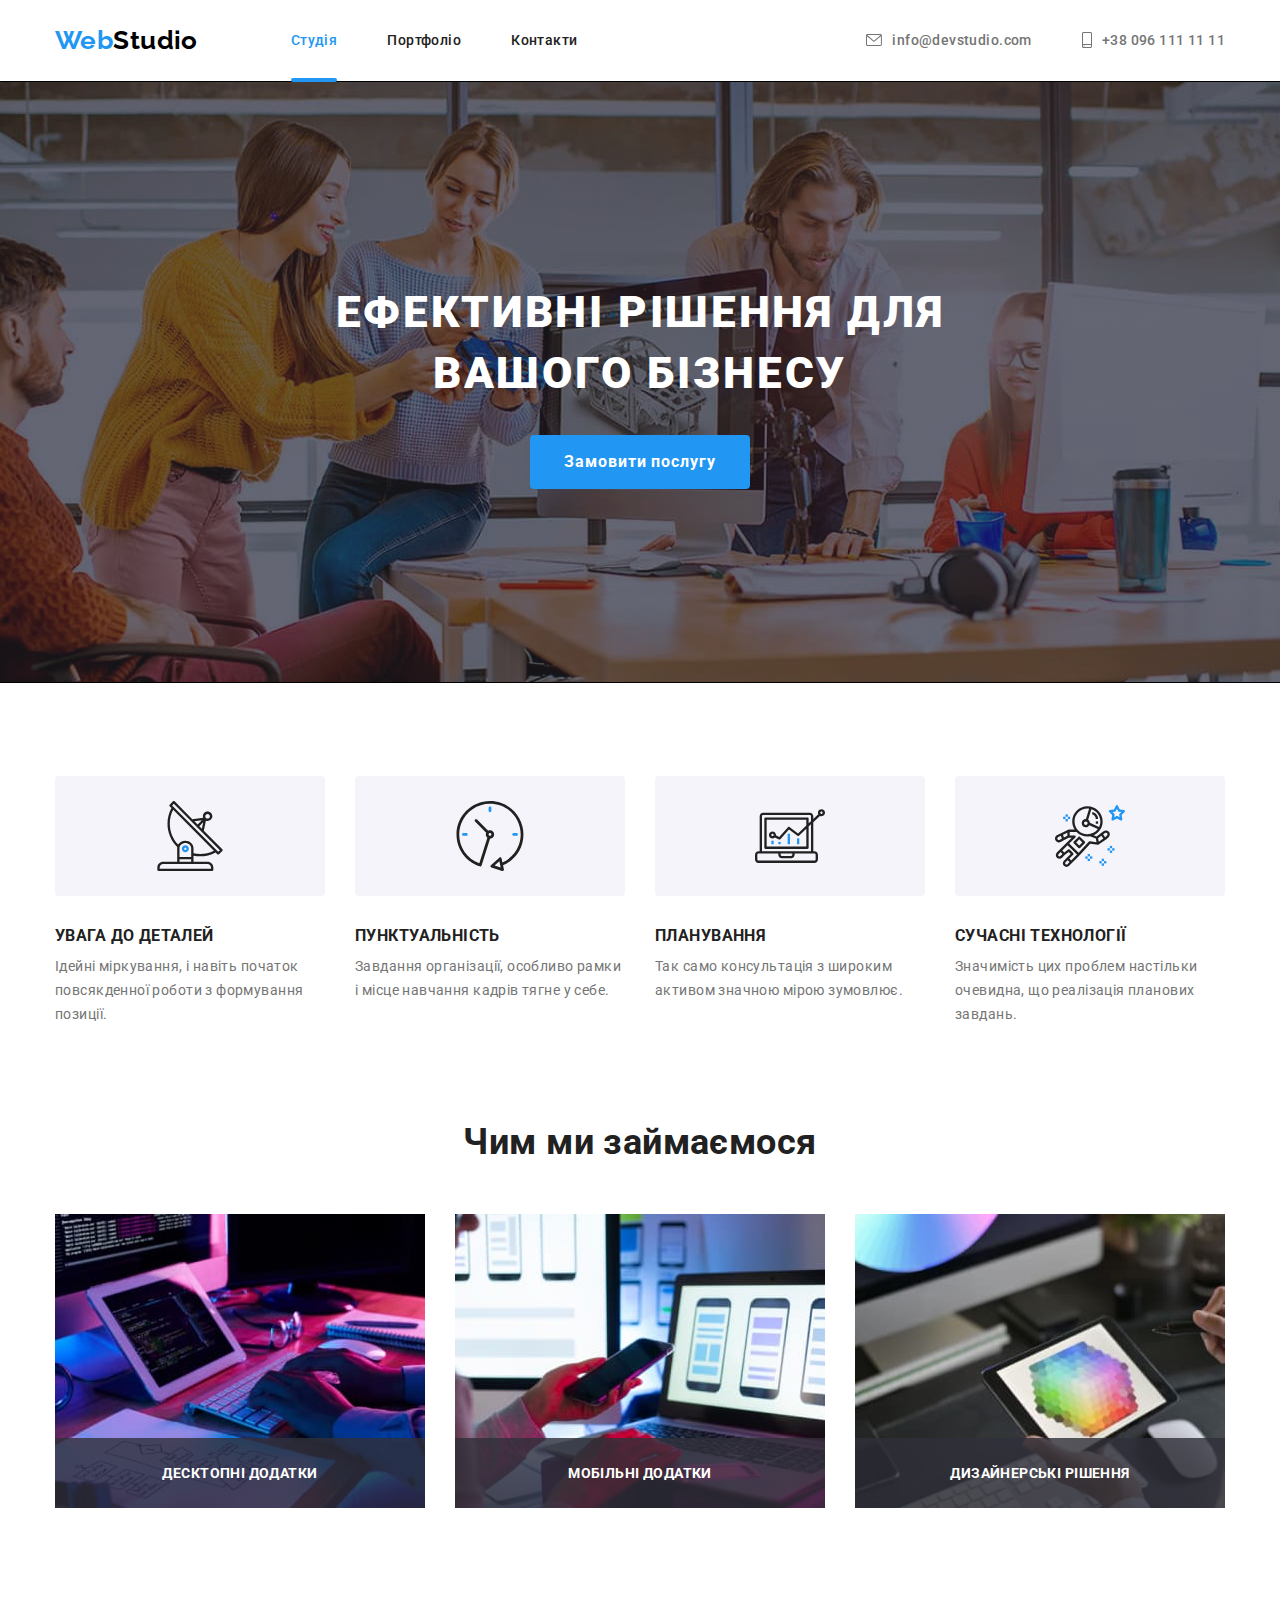
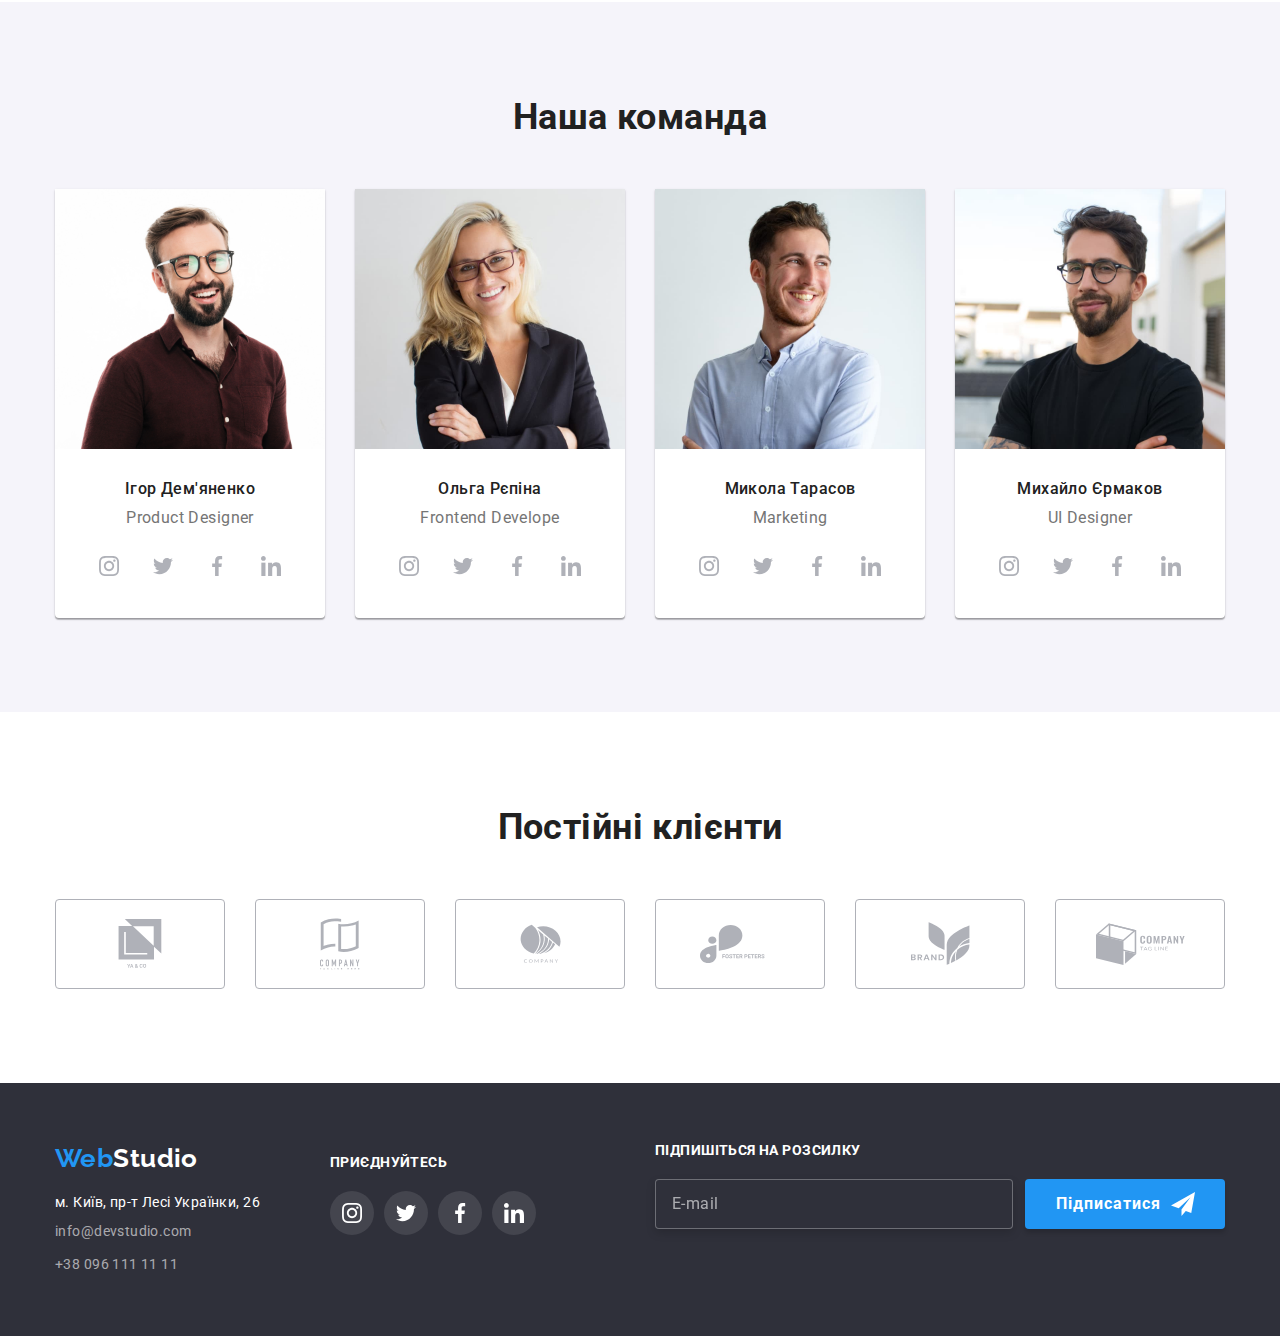
==== index.html @ 38847d5a "HW7" ====
<!DOCTYPE html>
<html lang="uk">
<head>
    <meta charset="UTF-8">
    <meta http-equiv="X-UA-Compatible" content="IE=edge">
    <meta name="viewport" content="width=device-width, initial-scale=1.0">
    <title>Студія</title>
    <link rel="stylesheet"  href="https://cdnjs.cloudflare.com/ajax/libs/modern-normalize/1.0.0/modern-normalize.min.css"/>
    <link href="https://fonts.googleapis.com/css2?family=Raleway:wght@700&family=Roboto:wght@400;500;700;900&display=swap" rel="stylesheet">
    
    <link rel="stylesheet" href="./css/styles.css">
    <link rel="stylesheet" href="./sass/main.scss">
</head>
<body>
    <header>
        <div class="container wrapper">
          
<!-- Навігація -->
                <nav class="menu">
                    <a href="./index.html" class="logo link"><span class="logo-blue link-logo">Web</span><span
                        class="logo-black">Studio</span></a> 
                <ul class="list list-flex">
                    <li class="item"><a href="./index.html" class="link link-current current link-nav">Студія</a></li>
                    <li class="item"> <a href="./portfolio.html" class="menu-nav link link-nav">Портфоліо</a></li>
                    <li class="item"> <a href="./" class="menu-nav link link-nav">Контакти</a></li>
<!-- Контакти  -->
                </ul>
                </nav>
            <ul class="list  list-flex">
                <li>
                    <a href="mailto:info@devstudio.com" class="menu-contact link link-nav">
                        <svg class="menu-icons" width="16" height="12">
                  <use href="./images/icons.svg.svg#icon-envelope"></use>
                </svg>info@devstudio.com</a>
                </li>
                <li>
                 <a href="tel:+380961111111" class="menu-contact link link-nav">
                <svg class="menu-icons" width="10" height="16">
                  <use href="./images/icons.svg.svg#icon-smartphone"></use>
                </svg> +38 096 111 11 11</a>
                </li>
                </ul>
        </div>
    </header>        
<!-- Герой -->
    <main>
        <section class="hero">
            <div class="container">
                <div class="hero-container">
                    <h1 class="hero-title">Ефективні рішення для вашого бізнесу</h1>
                    <button type="button" class="hero-button hero-btn" data-modal-open>Замовити послугу</button>
                </div>
            </div>
        </section>
        <section class="section section-features">
<!-- Особливості -->
            <div class="container">
                <h2 class="section-title visually-hidden" > Особливості </h2>
            <ul class="list features-list">
                <li>
                    <div class="features-icon">
                <svg width="70" height="70">
                  <use href="./images/icons.svg.svg#icon-antenna-1-2"></use>
                </svg>
              </div>
                    <h3 class="section-title list-title">УВАГА ДО ДЕТАЛЕЙ</h3>
                    <p class="list-text">Ідейні міркування, і навіть початок повсякденної роботи з формування позиції. </p>
                </li>
                
                <li>
                    <div class="features-icon">
                <svg width="70" height="70">
                  <use href="./images/icons.svg.svg#icon-clock-1"></use>
                </svg>
              </div>
                    <h3 class="section-title list-title">ПУНКТУАЛЬНІСТЬ</h3>
                    <p class="list-text">Завдання організації, особливо рамки і місце навчання кадрів тягне у себе.</p>
                </li>
                
                <li>
                    <div class="features-icon">
                <svg width="70" height="70">
                  <use href="./images/icons.svg.svg#icon-diagram-1"></use>
                </svg>
              </div>
                    <h3 class="section-title list-title">ПЛАНУВАННЯ</h3>
                    <p class="list-text">Так само консультація з широким активом значною мірою зумовлює.</p>
                </li>
                
                <li>
                    <div class="features-icon">
                <svg width="70" height="70">
                  <use href="./images/icons.svg.svg#icon-astronaut-1"></use>
                </svg>
              </div>
                    <h3 class="section-title list-title">СУЧАСНІ ТЕХНОЛОГІЇ</h3>
                    <p class="list-text">Значимість цих проблем настільки очевидна, що реалізація планових завдань.</p>
                </li>
            </ul>
        </div>
    </section>
<!-- Чим займаємося -->
        <section class="section section-works">
        <div class="container">
             <h2 class="section-title title-size">Чим ми займаємося</h2>
            <ul class="list list-works">
               <li>
                <div class="list-img-wrapper">
                <img src="./images/site_creator.jpg " width="370"  alt=" написання  коду " class="list-fotos">
              <div class="list-txt-wrapper">
                  <p>Десктопні додатки </p>
                </div>
              </div>
              </li>
                <li>
                <div class="list-img-wrapper">
                <img src="./images/mobile_app.jpg " width="370"   alt=" тестування мобільного додатку " class="list-fotos">
               <div class="list-txt-wrapper">
                  <p>Мобільні додатки </p>
                </div>
              </div>
              </li>
                <li>
                  <div class="list-img-wrapper">
                <img src="./images/design1.jpg " width="370"  alt=" кольорова гама " class="list-fotos">
              <div class="list-txt-wrapper">
                  <p>Дизайнерські рішення </p>
                </div>
              </div>
              </li>
        </ul>
    </div>
</section>
<!-- Наша команда-->
        <section class="section team">
            <div class="container">
              
                <h2 class="section-title title-size">Наша команда</h2>
                <ul class="list team-list">
                    <li class="team-items">
                        <img  class="team-foto" src="./images/demianenko1.jpg" width="270" alt="Фото Ігор Дем'яненко">
                        <div class="cards">
                            <h3 class=" team-name">Ігор Дем'яненко</h3>
                        <p class=" professions">Product Designer</p>
                        <ul class="social-list list">
                  <li class="social-item">
                    <a href="#" class="social-link">
                      <svg class="social-icon">
                        <use href="./images/icons.svg.svg#icon-instagram-2"></use>
                      </svg>
                    </a>
                  </li>
                  <li class="social-item">
                    <a href="#" class="social-link">
                      <svg class="social-icon">
                        <use href="./images/icons.svg.svg#icon-twitter-1"></use>
                      </svg>
                    </a>
                  </li>
                  <li class="social-item">
                    <a href="#" class="social-link">
                      <svg class="social-icon">
                        <use href="./images/icons.svg.svg#icon-facebook-1"></use>
                      </svg>
                    </a>
                  </li>
                  <li class="social-item">
                    <a href="#" class="social-link">
                      <svg class="social-icon">
                        <use href="./images/icons.svg.svg#icon-linkedin-1"></use>
                      </svg>
                    </a>
                  </li>
                </ul>
            </div>
                        </li>
                    <li class="team-items">
                        <img  class="team-foto" src="./images/olha_repina3.jpg" width="270" alt="Фото Ольга Рєпіна">
                        <div class="cards">
                            <h3 class=" team-name">Ольга Рєпіна</h3>
                            <p class=" professions">Frontend Develope</p>
                            <ul class="social-list list">
                  <li class="social-item">
                    <a href="#" class="social-link">
                      <svg class="social-icon">
                        <use href="./images/icons.svg.svg#icon-instagram-2"></use>
                      </svg>
                    </a>
                  </li>
                  <li class="social-item">
                    <a href="#" class="social-link">
                      <svg class="social-icon">
                        <use href="./images/icons.svg.svg#icon-twitter-1"></use>
                      </svg>
                    </a>
                  </li>
                  <li class="social-item">
                    <a href="#" class="social-link">
                      <svg class="social-icon">
                        <use href="./images/icons.svg.svg#icon-facebook-1"></use>
                      </svg>
                    </a>
                  </li>
                  <li class="social-item">
                    <a href="#" class="social-link">
                      <svg class="social-icon">
                        <use href="./images/icons.svg.svg#icon-linkedin-1"></use>
                      </svg>
                    </a>
                  </li>
                </ul>
                        </div>
                        
                    </li>
                    <li class="team-items">
                        <img  class="team-foto" src="./images/tarasov4.jpg"  width="270" alt="Микола Тарасов">
                        <div class="cards">
                            <h3 class=" team-name">Микола Тарасов</h3>
                            <p class=" professions" >Marketing</p>
                            <ul class="social-list list">
                  <li class="social-item">
                    <a href="#" class="social-link">
                      <svg class="social-icon">
                        <use href="./images/icons.svg.svg#icon-instagram-2"></use>
                      </svg>
                    </a>
                  </li>
                  <li class="social-item">
                    <a href="#" class="social-link">
                      <svg class="social-icon">
                        <use href="./images/icons.svg.svg#icon-twitter-1"></use>
                      </svg>
                    </a>
                  </li>
                  <li class="social-item">
                    <a href="#" class="social-link">
                      <svg class="social-icon">
                        <use href="./images/icons.svg.svg#icon-facebook-1"></use>
                      </svg>
                    </a>
                  </li>
                  <li class="social-item">
                    <a href="#" class="social-link">
                      <svg class="social-icon">
                        <use href="./images/icons.svg.svg#icon-linkedin-1"></use>
                      </svg>
                    </a>
                  </li>
                </ul>
                        </div>
                        
                    </li>
                    <li class="team-items">
                        <img  class="team-foto" src="./images/ermakov2.jpg" width="270" alt="Фото Михайло Єрмаков">
                        <div class="cards">
                            <h3 class=" team-name" >Михайло Єрмаков</h3>
                        <p class=" professions">UI Designer</p>
                        <ul class="social-list list">
                  <li class="social-item">
                    <a href="#" class="social-link">
                      <svg class="social-icon">
                        <use href="./images/icons.svg.svg#icon-instagram-2"></use>
                      </svg>
                    </a>
                  </li>
                  <li class="social-item">
                    <a href="#" class="social-link">
                      <svg class="social-icon">
                        <use href="./images/icons.svg.svg#icon-twitter-1"></use>
                      </svg>
                    </a>
                  </li>
                  <li class="social-item">
                    <a href="#" class="social-link">
                      <svg class="social-icon">
                        <use href="./images/icons.svg.svg#icon-facebook-1"></use>
                      </svg>
                    </a>
                  </li>
                  <li class="social-item">
                    <a href="#" class="social-link">
                      <svg class="social-icon">
                        <use href="./images/icons.svg.svg#icon-linkedin-1"></use>
                      </svg>
                    </a>
                  </li>
                </ul>
                    </div>
                </li>
            </ul>
        </div>
    </section>
    <!-- Постійні клієнти  -->
     <section class="customers">
        <div class="container">
          <h2 class="section-title title-size"> Постійні клієнти</h2>
          <ul class="customers-list list">
            <li class="customers-item">
              <a href="#" class="customers-link">
                <svg class="client-icon" width="44" height="49">
                  <use href="./images/icons.svg.svg#icon-group-33"></use>
                </svg>
              </a>
            </li>
            <li class="customers-item">
              <a href="#" class="customers-link">
                <svg class="client-icon" width="40" height="52">
                  <use href="./images/icons.svg.svg#icon-group-8"></use>
                </svg>
              </a>
            </li>
            <li class="customers-item">
              <a href="#" class="customers-link">
                <svg class="client-icon" width="41" height="43">
                  <use href="./images/icons.svg.svg#icon-group-1"></use>
                </svg>
              </a>
            </li>
            <li class="customers-item">
              <a href="#" class="customers-link">
                <svg class="client-icon" width="80" height="42">
                  <use href="./images/icons.svg.svg#icon-group-2"></use>
                </svg>
              </a>
            </li>
            <li class="customers-item">
              <a href="#" class="customers-link">
                <svg class="client-icon" width="59" height="47">
                  <use href="./images/icons.svg.svg#icon-group-3"></use>
                </svg>
              </a>
            </li>
            <li class="customers-item">
              <a href="#" class="customers-link">
                <svg class="client-icon" width="89" height="46">
                  <use href="./images/icons.svg.svg#icon-object"></use>
                </svg>
              </a>
            </li>
          </ul>
        </div>
     </section>
</main>
<!-- Футер -->

            <footer class="footer">
        <div class="container">
          <div class="footer-container">
            <div class="footer-wrapper">
                <a href="./index.html" class="logo link logo-white" lang="en"><span class="logo-blue">Web</span><span
                    class="footer-studio">Studio</span></a>
                <address>
                  <ul class="contacts list">
                   <li class="logo-white">
                     <a href="https://www.google.com/maps/d/viewer?mid=10uSM3H-mIU3GznYo2szRIEphczw&h" target="_blank" rel="noreferrer noopener"
                        class="link footer-list "><span class="footer-address">
                             м. Київ, пр-т Лесі Українки, 26 </span></a>
                    </li>
                    <li>
                      <a href="mailto:info@devstudio.com" class="link footer-contacts footer-list" >info@devstudio.com</a>
                    </li>
                    <li>
                      <a href="tel:+380961111111" class="link footer-contacts">+38 096 111 11 11</a>
                    </li>
                  </ul>
                 </address>
                </div>
                <div class="footer-social">
                  <p class="footer-title">Приєднуйтесь</p>
                  <ul class="social-list list">
                    <li class="social-item">
                      <a href="#" class="social-link social-list-item ">
                        <svg class="social-icon">
                          <use href="./images/icons.svg.svg#icon-instagram-2"></use>
                        </svg>
                      </a>
                    </li>
                    <li class="social-item" >
                       <a href="#" class="social-link social-list-item ">
                      <svg class="social-icon">
                        <use href="./images/icons.svg.svg#icon-twitter-1"></use>
                      </svg>
                    </a>

                    </li>
                    <li class="social-item">
                      <a href="#" class="social-link social-list-item ">
                        <svg class="social-icon">
                          <use href="./images/icons.svg.svg#icon-facebook-1"></use>
                        </svg>
                      </a>
                    </li>
                    <li class="social-item">
                      <a href="#" class="social-link social-list-item ">
                        <svg class="social-icon">
                          <use href="./images/icons.svg.svg#icon-linkedin-1"></use>
                        </svg>
                      </a>
                    </li>
                  </ul>
            </div>
            <div class="subscribe-newsletter">
          <p class="subscribe-text">Підпишіться на розсилку</p>
          <form autocomplete="off" class="subscribe-form">
            <input class="subscribe-input" type="email" name="mail" placeholder="E-mail" required>
            <button class="subscribe-button" type="submit">Підписатися</button>
          </form>
        </div>
        </div> 
  </footer>
  <!-- Модальне вікно  -->
 <div  class=" backdrop is-hidden "  data-modal >
  <div class="modal">
    <button class="close-button " type="button" data-modal-close>
      <svg class=" close-sign " height="11" width="11"> 
        <use href="./images/icons.svg.svg#icon-exit"></use>
      </svg>
    </button>
    <h1 class="form-name">Залиште свої дані, ми вам передзвонимо</h1>
    <form autocomplete="off">
      <div class="field username">
        <div class="field-holder">
          <label>
          <span class=" form-element">Iмя</span>
          <input type="text" name="name" class="input" placeholder=" " required>
          <svg class="form-icon" width="18" height="18">
            <use href="./images/icons.svg.svg#username"></use>
          </svg>
          </label>

        </div>
      </div>
      <div class=" field usertel">
        <div class="field-holder">
      <label> 
        <span class="form-element">Телефон</span>
        <input type="tel" name="tel" class="input " placeholder=" " pattern="" id="">
        <svg class="form-icon" width="18" height="18">
        <use href="./images/icons.svg.svg#userphone"></use>
      </svg>
      </label>
        </div>
      </div>
      <div class="field usermail">
        <div class="field-holder">
        <label>
          <span class="form-element">Пошта</span>
          <input type="email" name="mail" class="input" placeholder=" " required >
          <svg class="form-icon" width="18" height="18">
            <use href="./images/icons.svg.svg#usermail"></use>
          </svg>
        </label>

        </div>
      </div>
      <div class="form-comment">
        <div class="form-element" >
          <label for="form-comment">Коментар</label>
        </div>
        <textarea class="input" name="form-comment" id="form-comment" placeholder="Введіть текст" ></textarea>
      </div>
      <div class="checkbox">
       <input id="checkbox" type="checkbox" name="agree" placeholder=" " class="visually-hidden old-checkbox">
        <label for="checkbox" class="label">
          <span class="checkbox-text">Погоджуюся з розсилкою та приймаю <a class="checkbox-accent" href="#"> Умови договору</a></span>
        </label>

      </div>
      <button class="submit-button" type="submit"> Відправити</button>
    </form>
  </div>
 </div>
  <script src="./js/modal.js"></script>
</body>
</html>
---- css/styles.css ----
/*
 wrapper, list, current, menu-nav, list-flex-  Навігація 
 link ,section-title,portfolio-title,  portfolio-text .portfolio-items . projects-filter .portfolio-element portfolio-cards- Наші роботи 
 link,footer,footer-wrapper,logo,logo-white,footer-address footer-list- - Футер
 menu, -Лого
 menu-nav, menu-contact, list-flex, link-nav- Контакти
 current,visually-hidden,title-size,section-works , list-works ,list-fotos - Чим займаємось 
 hero ,hero-container,hero-title, hero-button , section-features - Герой 
 list-title, list-text ,features-list -Особливості 
 title-size, team , team-name ,team-list, team-items ,cards ,team-foto - Наша команда 
 buttons buttons:focus,buttons:hover,navigation-projects- Продукти 
*/
:root {
  --primary-text-color: #212121;
  --nav-contact-color: #757575;
  --title-text-color: #000000;
  --accent-color: #2196F3;
  --title-color: #FFFFFF;
  --background-accent-color: #2f303a;
  --team-background-color: #f5f4fa;
  --footer-email-tel: rgba(255, 255, 255, 0.6);
  --footer-social-link: rgba(255, 255, 255, 0.1);
  --header-border: #ececec;
  --portfolio-border: #eeeeee;
  --team-social-icon: #afb1b8;
  --hero-btn: #188CE8;
  --cubic: cubic-bezier(0.4, 0, 0.2, 1);
  --hero-gradient: rgba(47, 48, 58, 0.4);
  --modal-shadow: 0px 1px 3px rgba(0, 0, 0, 0.12), 0px 1px 1px rgba(0, 0, 0, 0.14),
    0px 2px 1px rgba(0, 0, 0, 0.2);
}

/*----------BODY----------*/

body {
  font-family: "Roboto", sans-serif;
  font-weight: 400;
  font-size: 14px;
  line-height: 1.2;
  letter-spacing: 0.03em;
  background-color: var(--title-color);
  color: var(--nav-contact-color);
}


button {
  cursor: pointer;
}

address {
  font-style: normal;
}

header {
  border-bottom: 1px solid var(--header-border);
}

img {
  display: block;
}


h3,
p,
ul{
  margin: 0px;
  padding: 0px;
}
.visually-hidden {
  position: absolute;
  overflow: hidden;
  clip: rect(1px, 1px, 1px, 1px);
  padding: 0;
  border: 0;
  height: 1px;
  width: 1px;

}



.container {
  width: 1200px;
  padding-left: 15px;
  padding-right: 15px;
  text-align: center;
  margin-right: auto;
  margin-left: auto;
}

.wrapper {

  display: flex;

  justify-content: space-between;

  align-items: center;

  text-align: left;

}


.list {
  list-style: none;
  margin: 0;
  padding: 0;
}



.link {
  text-decoration: none;
  list-style: none;
  transition: color 250ms var(--cubic);

}


.section-title {
  font-weight: 700;
  color: var(--primary-text-color)
}


/*----------HEADER----------*/
.menu {
  font-weight: 500;
  display: flex;
  align-items: center;
}

.current {
  color: var(--accent-color);
}

.menu-nav {
  color: var(--primary-text-color);
}

.menu-contact {
  color: var(--nav-contact-color);
  font-weight: 500;
}

.logo {
  font-family: "Raleway", san-serif;
  font-weight: 700;
  font-size: 26px;
  line-height: inherit;
  margin-right: 93px;
}

.logo-blue {
  color: var(--accent-color);
}

.logo-black {
  color: var(--title-text-color)
}




.current,
.menu-nav:hover,
.menu-nav:focus,
.menu-contact:hover,
.menu-contact:focus,
.footer-contacts:hover,
.footer-contacts:focus {
  color: var(--accent-color);
}

.list-flex {
  display: flex;
}

.list-flex>li:not(:last-child) {
  margin-right: 50px;
}

.link-nav {
  display: flex;
  align-items: center;
  padding-top: 32px;
  padding-bottom: 32px;

}
.current,
.menu-nav {
  position: relative;
}


.link-current::before {
  position: absolute;
  content: "";
  bottom: -1px;
  left: 0;
  display: block;
  width: 100%;
  height: 4px;
  border-radius: 2px;
  background-color: var(--accent-color);
  transition: opacity 250ms var(--cubic), background-color 250ms var(--cubic);
  
}
.item .link-nav {
  position: relative;
}

.link-nav::after {
  position: absolute;
  content: "";
  bottom: -1px;
  left: 0;
  
  display: block;
  width: 100%;
  height: 4px;
  border-radius: 2px;
  background-color: var(--accent-color);
  opacity: 0;
  transition: opacity 250ms cubic-bezier(0.4, 0, 0.2, 1),background-color 250ms cubic-bezier(0.4, 0, 0.2, 1);
}


.link-nav:hover::after,
.link-nav:focus::after {
  transform: scale(1);
  opacity: 1;
  /* transition: transform 250ms cubic-bezier(0.4, 0, 0.2, 1); */
}
.link-logo{
padding: 24px 0px;
}



.menu-icons {
 
  fill: currentColor;
  color: inherit;
  margin-right: 10px;

}

/*----------Герой----------*/



 




.hero {
  text-align: center;
  padding-top: 200px;
  padding-bottom: 200px;
  margin-left: auto;
  margin-right: auto;
  height: 600px;
  max-width: 1600px;
  background-image: linear-gradient(to right, rgba(47, 48, 58, 0.4), rgba(47, 48, 58, 0.4)), url(../images/hero.jpg);
  background-repeat: no-repeat;
  background-position: center;
  background-size: cover;
  outline: 1px solid var(--title-text-color);
  background-color: var(--background-accent-color);}




.hero-container {
  max-width: 696px;
  margin-left: auto;
  margin-right: auto;
}

.hero-title,
.hero-button {
  letter-spacing: 0.06em;
  color: var(--title-color);


}


.hero-title {
  font-weight: 900;
  font-size: 44px;
  line-height: 1.4;
  text-transform: uppercase;

  margin-top: 0;
  margin-bottom: 30px;
  padding: 0;


}


.hero-button {
  font-family: inherit;
  font-weight: 700;
  font-size: 16px;
  line-height: 1.9;
  background-color: var(--accent-color);
  color: var(--title-color);
  border-radius: 4px;
  border-color: transparent;
  
}

.hero-button:hover,
.hero-button:focus{
  background-color: var(--hero-btn)
}
.hero-btn {
  padding: 10px 32px;
  min-width: 200px;
}

/*----------Особливості----------*/

.list-title {
  text-transform: uppercase;
  margin-bottom: 10px;
}

.list-text {
  line-height: 1.7;
}

.section-features {
  padding-top: 94px;
  padding-bottom: 94px;
}

.features-list {
  display: flex;
  text-align: left;
}

.features-list>li {
  width: calc((100% - (3 * 30px)) / 4);
}

.features-list>li:not(:last-child) {
  margin-right: 30px;
}


.features-icon {
  display: flex;
  align-items: center;
  justify-content: center;

  width: 100%;
  height: 120px;
  background-color: var(--team-background-color);
  border-radius: 4px;
  margin-bottom: 30px;
}
/*----------.........................................Чим займаємося................................................................---------*/





.title-size {
  font-size: 36px;
 margin: 0px 0px 50px 0px;
}

.list-works {
  display: flex;
  margin-top: 50px;
}
.section-works {
  padding-bottom: 94px;
}

.list-works>li:not(:last-child) {
  margin-right: 30px;
}

.list-works {
  display: flex;
  margin-top: 50px;
}

.list-foto {
  display: block;
}

.list-img-wrapper{
  position: relative;
}
.list-txt-wrapper {
  position: absolute;
  bottom: 0;
  left: 0;
  display: flex;
  justify-content: center;
  align-items: center;
  width: 100%;
  height: 70px;
  font-weight: 700;
  font-size: 14px;
  line-height: 1.143;
  letter-spacing: 0.03em;
  text-transform: uppercase;
  background-color: rgba(47, 48, 58, 0.8);
  color: var(--title-color);
}
/*----------Наша команда----------*/
.team {
  background-color: var(--team-background-color);
  padding-top: 94px;
  padding-bottom: 94px;
}

.team-name,
.professions {
  font-size: 16px;
}

.professions {
  margin-top: 0;
  margin-bottom: 0;
}

.team-name {
  font-weight: 500;
  color: var(--primary-text-color);
  margin-top: 0;
  margin-bottom: 10px;
}


.team-list {
  display: flex;
}

.cards {
  margin-top: 30px;
  margin-bottom: 30px;
}
.team-items {
  box-shadow: 0 1px 3px rgba(0, 0, 0, 0.12), 0 1px 1px rgba(0, 0, 0, 0.14), 0 2px 1px rgba(0, 0, 0, 0.2);
  border-radius: 0 0 4px 4px;
  background-color: var(--title-color);
}

.team-items:not(:last-child) {
  margin-right: 30px;
}



.team-foto {
  display: block;
}


.social-list {
  display: flex;
  justify-content: center;
 margin-top: 16px;
  
}

.social-list {
  color: var(--team-social-icon);
}

.social-item{
  width: 44px;
  height: 44px;
}

.social-link {
  background-color: var(--title-color);
  fill: currentColor;
  color: inherit;
}

.social-link {
  display: flex;
  align-items: center;
  justify-content: center;
  border-radius: 50%;
  width: 100%;
  height: 100%;
  fill: currentColor;
  color: inherit;
  transition: background-color 250ms var(--cubic);
}

.social-item:not(:last-child) {
  margin-right: 10px;
}

.social-icon {
  width: 20px;
  height: 20px;
  transition: fill var(--team-social-icon)} 


.social-link:hover,
.social-link:focus,
.footer .social-link:hover,
.footer .social-link:focus {
  background-color: var(--accent-color);
  color: var(--title-color);
}

/*----------Our customers----------*/
.customers {
  padding-top: 94px;
  padding-bottom: 94px;
}

.customers-list {
  display: flex;
  color: var(--team-social-icon);
}

.customers-item {
  display: flex;
  justify-content: center;
  align-items: center;
  width: 170px;
  height: 90px;
}

.customers-item:not(:last-child) {
  margin-right: 30px;
}

.customers-link {
  display: flex;
  align-items: center;
  justify-content: center;

  color: inherit;
  width: 100%;
  height: 100%;
  border: 1px solid var(--team-social-icon);
  border-radius: 4px;
  transition: border var(--portfolio-border)
}

.client-icon {
  fill: currentColor;
  transition: fill var(--team-social-icon);
}

.customers-link:hover,
.customers-link:focus {
  color: var(--accent-color);
  border-color: var(--accent-color);
  outline: none;
}
/*----------Футер-------*/


.footer {
  background-color: var(--background-accent-color);
  padding-top: 60px;
  padding-bottom: 60px;

}

.footer-wrapper {
  text-align: left;
  margin-right: 70px;
  
}
.footer-container{
  display: flex;
  align-items: baseline;
  position: relative;
}

.footer .logo {
  display: inline-block;
  
  margin-right: 0px;
  margin-bottom: 20px;
}


.logo-white {
  color: var(--title-color);
}

.footer-address {
  color: var(--title-color);
}

.footer-contacts {
  line-height: 1.7;
  color: var(--footer-email-tel);
}


.footer-list {
  display: inline-block;
  margin-bottom: 9px;
  transition: color 250ms var(--cubic); 
}
.footer-social {
  width: 206px;
}

.footer-title{
  margin-top: 0;
  margin-bottom: 20px;
  font-weight: 700;
  font-size: 14px;
  line-height: 1.14;
  letter-spacing: 0.03em;
  text-transform: uppercase;
  text-align: start;
  color: var(--title-color);
}

.social-list .social-list-item{
  color: var(--title-color);
  background-color: var(--footer-social-link);
  transition: background-color 250ms var(--cubic);
}
.subskribe-newsletter{
text-align: left;
position: absolute;
right: 0;
top: 0;
}
 
.subscribe-newsletter {
  text-align: left;
  position: absolute;
  right: 0;
  top: 0;
}

.subscribe-text {
  margin-bottom: 20px;
  font-size: 14px;
  font-weight: 700;
  line-height: 1.14;
  letter-spacing: 0.03em;
  text-transform: uppercase;
  color: var(--title-color);
}

.subscribe-input {
  width: 358px;
  padding: 15px 16px;
  border: 1px solid rgba(255, 255, 255, 0.3);
  box-sizing: border-box;
  filter: drop-shadow(0px 4px 4px rgba(0, 0, 0, 0.15));
  border-radius: 4px;
  background: var(--background-accent-color);
  margin-right: 12px;
  outline: none;
  color: var(--footer-email-tel);
}

.subscribe-input::placeholder {
  font-weight: 400;
  font-size: 16px;
  line-height: 1.25;
  letter-spacing: 0.03em;
  color: rgba(255, 255, 255, 0.6);
}

.subscribe-form {
  display: flex;
}

.subscribe-button {
  display: flex;
  align-items: center;
  justify-content: center;
  min-width: 200px;
  height: 50px;
  padding: 10px 28px 10px 29px;
  background: var(--accent-color);
  box-shadow: 0px 4px 4px rgba(0, 0, 0, 0.15);
  border-radius: 4px;
  border-style: none;
  cursor: pointer;
  outline: transparent;
  font-family: inherit;
  font-weight: 700;
  font-size: 16px;
  line-height: 1.87;
  letter-spacing: 0.06em;
  color: var(--title-color);
  transition: background 250ms var(--cubic);

}

.subscribe-button:hover,
.subscribe-button:focus {
  background: var(--hero-btn);
}

.subscribe-button::after {
  display: inline-block;
  content: "";
  margin-left: 10px;
  width: 24px;
  height: 24px;
  background-image: url(../images/send.svg);
  background-repeat: no-repeat;
  background-position: center;
  background-size: cover;
}

/* ---------- Closed modal window ---------- */

.backdrop {
  position: fixed;
  top: 0;
  left: 0;
  width: 100%;
  height: 100%;
  background-color: rgba(0, 0, 0, 0.2);

  transition-property: opacity;
  text-decoration: 250ms;
  transition-timing-function: var(--cubic);
}
.backdrop.is-hidden{
  opacity: 0;
  pointer-events: none;
}
.modal {
 padding: 40px;
 position: absolute;
 left: 50%;
 top: 50%;
 transform: translate(-50%,-50%);
  

  min-width: 528px;
  min-height: 581px;
   background-color: var(--title-color);
   box-shadow: 0px 1px 3px rgba(0, 0, 0, 0.12), 0px 1px 1px rgba(0, 0, 0, 0.14),
   0px 2px 1px rgba(0, 0, 0, 0.2);
 border-radius: 4px; ;
}
/* 
.is-hidden {
  opacity: 0;
  pointer-events: none;
  visibility: hidden;
} */

.close-button {
  position: absolute;
  top: 8px;
  right: 8px;
  display: flex;
  align-items: center;
  justify-content: center;
  width: 30px;
  height: 30px;
  padding: 0;
  background: var(--title-color);
  border-radius: 50%;
  border: 1px solid rgba(0, 0, 0, 0.1);
  cursor: pointer;
  color: var(--title-text-color);
  /* transition: fill 250ms var(--cubic), border 250ms var(--cubic); */
  
}
.close-sign {
  fill: currentColor;
  transition-duration: 250ms;
  transition-timing-function: var(--cubic);
}

.close-button:focus{
  outline: none;
}

.close-button:hover .close-sign,
.close-button:focus .close-sign{
  color: var(--accent-color);
}
textarea{
  resize: none;
}
 
.form-name{
  font-size: 20px;
  font-weight: 700;
  line-height: 1.15;
  text-align: center;
  color: var(--primary-text-color);
  margin-top: 0x;
  margin-top: 12px;

}
.form-element{ 
   display: block;
  margin-bottom: 4px;
  font-weight: 400;
  font-size: 12px;
  line-height: 1.17;
  letter-spacing: 0.01em;
  color: var(--nav-contact-color);
}

.field{
  margin-bottom: 10px;
}
.field-holder{
  position: relative;
  cursor: pointer;
}
.form-comment {
  margin-bottom: 20px;
}
.checkbox
 {
  margin-bottom: 30px;
}
.input {
  height: 40px;
  width: 100%;
  border-radius: 4px;
  border: 1px solid rgba(33, 33, 33, 0.2);
  box-sizing: border-box;
  cursor: pointer;
  transition-duration: 250ms;
  transition-timing-function: var(--cubic);
}

.field .input {
  padding-left: 42px;
}
.form-comment .input {
  height: 120px;
  padding: 12px 16px;
}

.form-comment .input::placeholder{
  font-weight: 400;
font-size: 14;
line-height: 1.14;
letter-spacing: 0.01;
color: rgba(117, 117, 117, 0.5);;  
}
.form-icon {
  position: absolute;
  left: 12px;
  bottom: 11px;
  fill: var(--primary-text-color);
  transition-duration: 250ms;
  transition-timing-function: var(--cubic);
}

input:focus, .input:hover{
  outline: none;
  border-color: var(--accent-color) ;
  fill: var(--accent-color) ;

  
}
.field:focus-within .form-icon {
  fill: var(--accent-color);
}
.field:hover .form-icon {
  fill: var(--accent-color);
}
/*-------------------------------------------------------------- чекбокс---------------------------------------------------------------------------------------------------------- */

.checkbox {
  display: flex;
  align-items: center;
  justify-content: center;
}

.old-checkbox + .label {
display: flex;
align-items: center;
justify-content: center;
}

.old-checkbox + .label::before {
  content: " ";
  display: inline-block;
  width: 16px;
  height: 15px;
  cursor: pointer;
  border: 2px solid var(--title-text-color);
  border-radius: 2px;
  margin-right: 7px;
  transition-duration: 250ms;
  transition-timing-function: var(--cubic);
}

.old-checkbox:checked + .label::before {
  background-color: var(--accent-color);
  border-color: var(--accent-color);
  background-image: url(../images/checked.svg);
  background-size: contain;
  background-origin: border-box;
}
.old-checkbox:hover + .label::before,
.old-checkbox:focus + .label::before {
  border-color: var(--accent-color);
}

.checkbox-text {
  display: inline-block;
  font-weight: 400;
  font-size: 14px;
  line-height: 1.71;
  color: var(--nav-contact-color);
}

.checkbox-accent {
  text-decoration-line: underline;
  text-decoration-skip-ink: none;
  color: var(--accent-color);
}
/* ------------------------------------------------------------------------------------кнопка відправити --------------------------------------------------------------------- */

.submit-button {
  display: block;
  margin: 0 auto;
  padding: 10px 55px 10px 56px;
  min-width: 200px;
  border-radius: 4px;
  border-style: none;
  background: var(--accent-color);
  box-shadow: 0px 4px 4px rgba(0, 0, 0, 0.15);
  font-family: inherit;
  font-weight: 700;
  font-size: 16px;
  line-height: 1.88;
  letter-spacing: 0.06em;
  color: var(--title-color);
  cursor: pointer;
  outline: transparent;
  
  transition-duration: 250ms;
  transition-timing-function: var(--cubic);
}
.submit-button:hover,
.submit-button:focus{
  background: var(--hero-btn);
  transition: 250ms var(--cubic);
}
/*----------Page Portfolio.html ----------*/



.buttons {
  padding: 6px 22px;
  font-family: inherit;
  font-weight: 500;
  font-size: 16px;
  line-height: 1.6;
  letter-spacing: inherit;
  color: var(--primary-text-color);
  background-color: var(--team-background-color);
  transition:  color 250ms var(--cubic),
  box-shadow 250ms var(--cubic),
  background-color 250ms var(--cubic);
  }


.buttons:focus,
.buttons:hover {
  color: var(--title-color);
  background-color: var(--accent-color);
  transition: 250ms var(--cubic);
  
}

.buttons:focus,
.buttons:hover {
  box-shadow: 0px 4px 4px 0px rgba(0, 0, 0, 0.1);
  transition: 250ms var(--cubic);
}


.portfolio-title {
  font-size: 18px;
  line-height: 2;
  letter-spacing: 0.06em;
  margin-bottom: 4px;

  margin-top: 0;
}

.portfolio-text {
  font-size: 16px;
  line-height: 1.9;
  color: var(--nav-contact-color);
  margin-top: 0;
  margin-bottom: 0;
}



.navigation-projects {
  padding-top: 94px;
  padding-bottom: 94px;

}


.projects-filter {
display: flex;
justify-content: center;
 margin-bottom: 34px;

}

.projects-list:not(:last-child) {
  margin-right: 8px;
  

}

.projects-list:hover,
.projects-list:focus {
  box-shadow: 0px 1px 1px rgba(0, 0, 0, 0.12), 0px 4px 4px rgba(0, 0, 0, 0.06),
    1px 4px 6px rgba(0, 0, 0, 0.16);
    
}

.portfolio-items {
  display: flex;
  flex-wrap: wrap;
}
/*  width: calc((100% - (2 * 30px)) / 3);
  100% ширини  батька відняти дві відстані між елементами по 30px і розділити на 3 колонки 

  */

  /* кожному третьому правий марджин 0 */


.portfolio-element {
margin-right: 30px;
margin-bottom: 30px;
width: calc((100% - (2 * 30px)) / 3);
border-bottom: 1px solid var(--portfolio-border);
position: relative;
transition: box-shadow var(--cubic);
}

.portfolio-element > .link:hover,
.portfolio-element > .link:focus {
  box-shadow: 0px 1px 1px rgba(0, 0, 0, 0.12), 0px 4px 4px rgba(0, 0, 0, 0.06),
    1px 4px 6px rgba(0, 0, 0, 0.16);
}
.portfolio-element > .link,
.portfolio-element img {
  display: block;
}
.portfolio-element:nth-child(3n) {
  margin-right: 0;
}


.portfolio-cards {
  text-align: left;
  padding: 20px 24px;
 border-left: 1px solid var(--portfolio-border);
 border-right: 1px solid var(--portfolio-border);
}

.cards-position {
  position: relative;
  overflow: hidden;
}

.overlay {
  content: "";
  position: absolute;
  bottom: 0;
  left: 0;
  width: 100%;
  height: 100%;
  margin: 0;
  background: rgba(33, 150, 243, 0.9);
  padding: 50px 24px;
  transform: translateY(101%);
  transition: transform 250ms var(--cubic) ;

}
.overlay > p {
  font-weight: 400;
  font-size: 18px;
  line-height: 1.56;
  color: var(--title-color);
  text-align: left;
  transition: var(--cubic);
}

.portfolio-overlay:hover .overlay,
.portfolio-overlay:focus-within .overlay {
  transform: translateY(0);
}
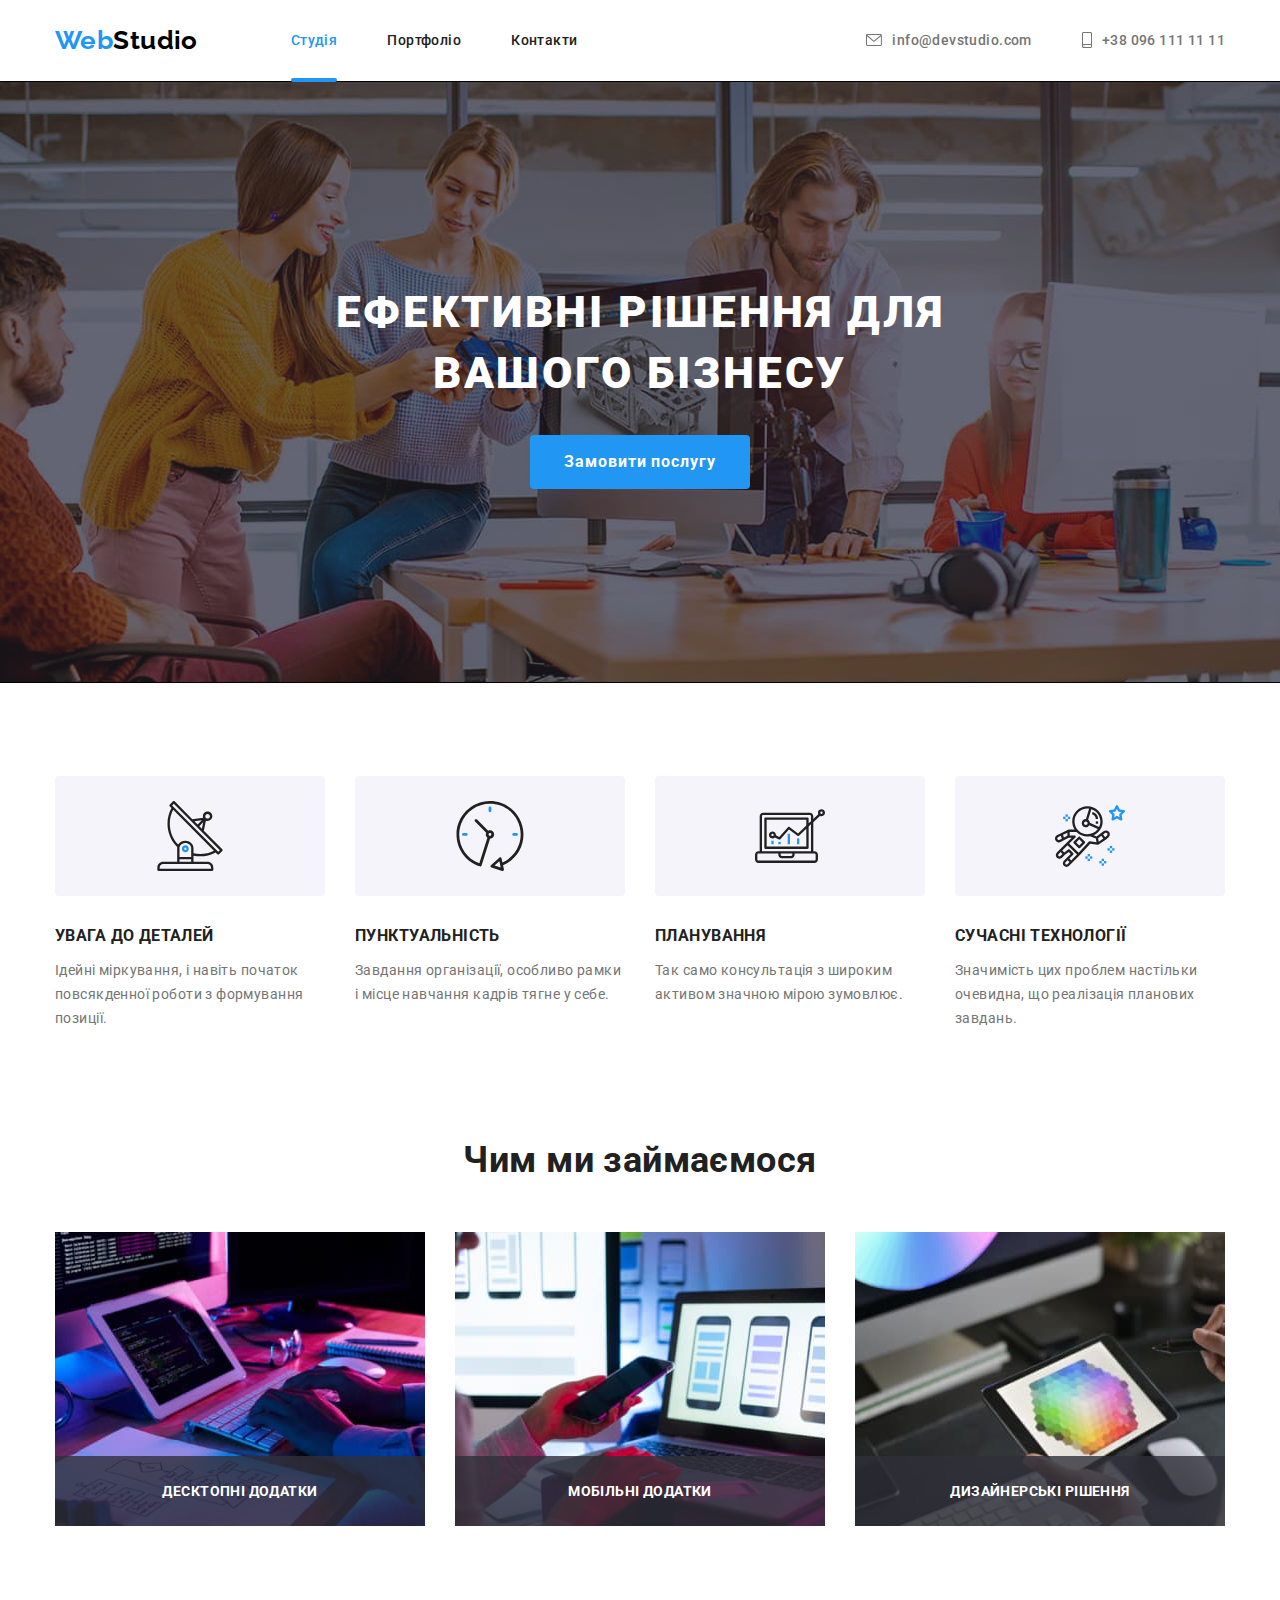
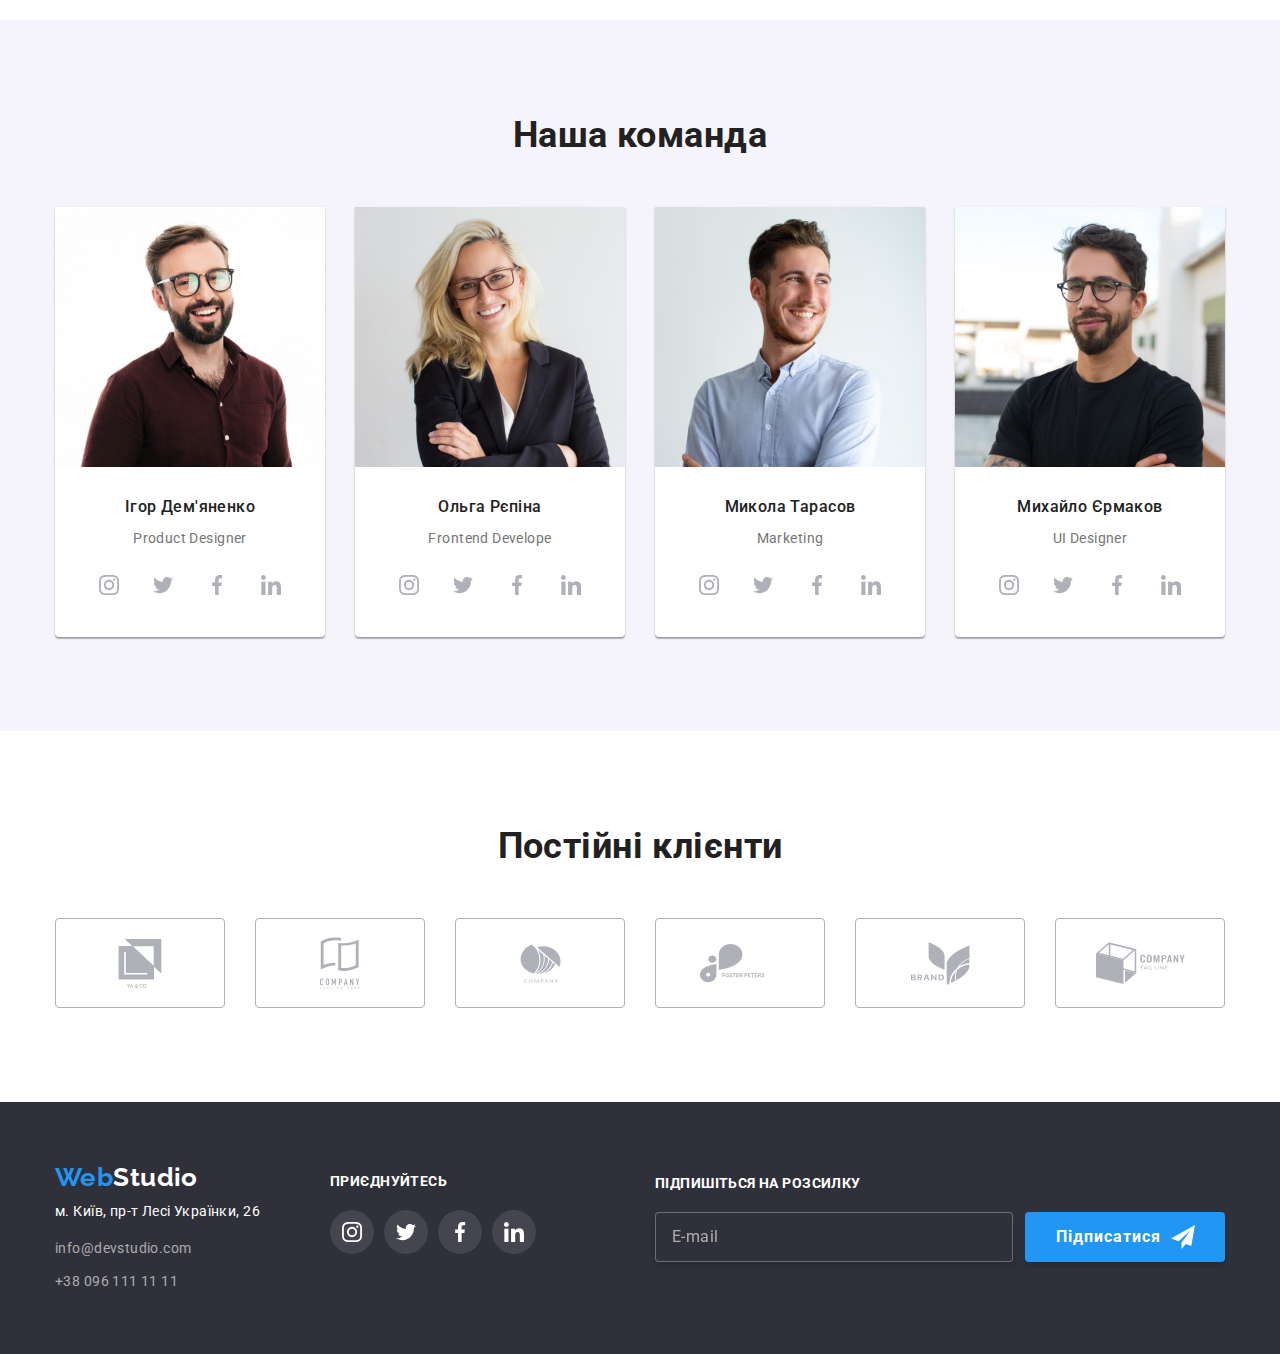
==== commit c27c98e0: "HW7" ====
--- a/index.html
+++ b/index.html
@@ -8,8 +8,8 @@
     <link rel="stylesheet"  href="https://cdnjs.cloudflare.com/ajax/libs/modern-normalize/1.0.0/modern-normalize.min.css"/>
     <link href="https://fonts.googleapis.com/css2?family=Raleway:wght@700&family=Roboto:wght@400;500;700;900&display=swap" rel="stylesheet">
     
-    <link rel="stylesheet" href="./css/styles.css">
-    <link rel="stylesheet" href="./sass/main.scss">
+    <!-- <link rel="stylesheet" href="./css/styles.css"> -->
+    <link rel="stylesheet" href="./css/main.min.css">
 </head>
 <body>
     <header>
--- a/css/styles.css
+++ b/css/styles.css
@@ -10,28 +10,28 @@
  title-size, team , team-name ,team-list, team-items ,cards ,team-foto - Наша команда 
  buttons buttons:focus,buttons:hover,navigation-projects- Продукти 
 */
-:root {
-  --primary-text-color: #212121;
-  --nav-contact-color: #757575;
-  --title-text-color: #000000;
-  --accent-color: #2196F3;
-  --title-color: #FFFFFF;
-  --background-accent-color: #2f303a;
-  --team-background-color: #f5f4fa;
-  --footer-email-tel: rgba(255, 255, 255, 0.6);
-  --footer-social-link: rgba(255, 255, 255, 0.1);
-  --header-border: #ececec;
-  --portfolio-border: #eeeeee;
-  --team-social-icon: #afb1b8;
-  --hero-btn: #188CE8;
-  --cubic: cubic-bezier(0.4, 0, 0.2, 1);
-  --hero-gradient: rgba(47, 48, 58, 0.4);
-  --modal-shadow: 0px 1px 3px rgba(0, 0, 0, 0.12), 0px 1px 1px rgba(0, 0, 0, 0.14),
-    0px 2px 1px rgba(0, 0, 0, 0.2);
-}
-
+/* :root {
+  --primary-text-color: #212121; */
+  /* --nav-contact-color: #757575; */
+  /* --title-text-color: #000000; */
+  /* --accent-color: #2196F3; */
+  /* --title-color: #FFFFFF; */
+  /* --background-accent-color: #2f303a; */
+  /* --team-background-color: #f5f4fa; */
+  /* --footer-email-tel: rgba(255, 255, 255, 0.6); */
+  /* --footer-social-link: rgba(255, 255, 255, 0.1); */
+  /* --header-border: #ececec; */
+  /* --portfolio-border: #eeeeee; */
+  /* --hero-gradient: rgba(47, 48, 58, 0.4); */
+    /* --team-social-icon: #afb1b8; */
+  /* --cubic: cubic-bezier(0.4, 0, 0.2, 1); */
+    /* --hero-btn: #188CE8; */
+
+ 
+
+    
 /*----------BODY----------*/
-
+/* 
 body {
   font-family: "Roboto", sans-serif;
   font-weight: 400;
@@ -40,33 +40,33 @@
   letter-spacing: 0.03em;
   background-color: var(--title-color);
   color: var(--nav-contact-color);
-}
-
-
+} */
+
+/* 
 button {
   cursor: pointer;
-}
-
-address {
+} */
+
+/* address {
   font-style: normal;
-}
-
+} */
+/* 
 header {
   border-bottom: 1px solid var(--header-border);
-}
-
+} */
+/* 
 img {
   display: block;
-}
-
-
+} */
+
+/* 
 h3,
 p,
 ul{
   margin: 0px;
   padding: 0px;
-}
-.visually-hidden {
+} */
+/* .visually-hidden {
   position: absolute;
   overflow: hidden;
   clip: rect(1px, 1px, 1px, 1px);
@@ -75,20 +75,20 @@
   height: 1px;
   width: 1px;
 
-}
-
-
-
-.container {
+} */
+
+
+
+/* .container {
   width: 1200px;
   padding-left: 15px;
   padding-right: 15px;
   text-align: center;
   margin-right: auto;
   margin-left: auto;
-}
-
-.wrapper {
+} */
+
+/* .wrapper {
 
   display: flex;
 
@@ -98,101 +98,103 @@
 
   text-align: left;
 
-}
-
-
-.list {
+} */
+
+
+/* .list {
   list-style: none;
   margin: 0;
   padding: 0;
-}
-
-
-
+} */
+
+
+/* 
 .link {
   text-decoration: none;
   list-style: none;
   transition: color 250ms var(--cubic);
 
-}
-
-
+} */
+
+/* 
 .section-title {
   font-weight: 700;
   color: var(--primary-text-color)
-}
+} */
 
 
 /*----------HEADER----------*/
-.menu {
+/* .menu {
   font-weight: 500;
   display: flex;
   align-items: center;
-}
-
+} */
+/* 
 .current {
   color: var(--accent-color);
-}
-
-.menu-nav {
+} */
+
+/* .menu-nav {
   color: var(--primary-text-color);
-}
-
-.menu-contact {
+} */
+
+/* .menu-contact {
   color: var(--nav-contact-color);
   font-weight: 500;
-}
-
+} */
+/* 
 .logo {
   font-family: "Raleway", san-serif;
   font-weight: 700;
   font-size: 26px;
   line-height: inherit;
   margin-right: 93px;
-}
-
-.logo-blue {
+} */
+
+/* .logo-blue {
   color: var(--accent-color);
-}
-
+} */
+/* 
 .logo-black {
   color: var(--title-text-color)
-}
-
-
-
-
-.current,
-.menu-nav:hover,
+} */
+
+
+
+/* 
+/* .current, */
+/* .menu-nav:hover,
 .menu-nav:focus,
 .menu-contact:hover,
 .menu-contact:focus,
 .footer-contacts:hover,
 .footer-contacts:focus {
   color: var(--accent-color);
-}
-
+} */ */
+
+
+/* 
 .list-flex {
   display: flex;
-}
-
-.list-flex>li:not(:last-child) {
+} */
+
+/* .list-flex>li:not(:last-child) {
   margin-right: 50px;
-}
-
-.link-nav {
+} */
+
+/* .link-nav {
   display: flex;
   align-items: center;
   padding-top: 32px;
   padding-bottom: 32px;
 
-}
-.current,
+} */
+/* .current,
 .menu-nav {
   position: relative;
-}
-
-
+} */
+
+/* 
 .link-current::before {
   position: absolute;
   content: "";
@@ -231,20 +233,20 @@
   transform: scale(1);
   opacity: 1;
   /* transition: transform 250ms cubic-bezier(0.4, 0, 0.2, 1); */
-}
+/* }
 .link-logo{
 padding: 24px 0px;
-}
-
-
-
+} */ */
+
+
+/* 
 .menu-icons {
  
   fill: currentColor;
   color: inherit;
   margin-right: 10px;
 
-}
+} */
 
 /*----------Герой----------*/
 
@@ -255,7 +257,7 @@
 
 
 
-.hero {
+/* .hero {
   text-align: center;
   padding-top: 200px;
   padding-bottom: 200px;
@@ -268,17 +270,17 @@
   background-position: center;
   background-size: cover;
   outline: 1px solid var(--title-text-color);
-  background-color: var(--background-accent-color);}
-
-
-
+  background-color: var(--background-accent-color);} */
+
+
+/* 
 
 .hero-container {
   max-width: 696px;
   margin-left: auto;
   margin-right: auto;
-}
-
+} */
+/* 
 .hero-title,
 .hero-button {
   letter-spacing: 0.06em;
@@ -299,10 +301,10 @@
   padding: 0;
 
 
-}
-
-
-.hero-button {
+} */
+
+
+/* .hero-button {
   font-family: inherit;
   font-weight: 700;
   font-size: 16px;
@@ -321,85 +323,81 @@
 .hero-btn {
   padding: 10px 32px;
   min-width: 200px;
-}
+} */
 
 /*----------Особливості----------*/
 
-.list-title {
+/* .list-title {
   text-transform: uppercase;
   margin-bottom: 10px;
-}
-
-.list-text {
+} */
+
+/* .list-text {
   line-height: 1.7;
-}
-
+} */
+/* 
 .section-features {
   padding-top: 94px;
   padding-bottom: 94px;
-}
-
-.features-list {
+} */
+
+/* .features-list {
   display: flex;
   text-align: left;
-}
-
-.features-list>li {
+} */
+
+/* .features-list>li {
   width: calc((100% - (3 * 30px)) / 4);
 }
 
 .features-list>li:not(:last-child) {
   margin-right: 30px;
-}
-
-
-.features-icon {
+} */
+
+
+/* .features-icon {
   display: flex;
   align-items: center;
   justify-content: center;
-
   width: 100%;
   height: 120px;
   background-color: var(--team-background-color);
   border-radius: 4px;
   margin-bottom: 30px;
-}
+} */
 /*----------.........................................Чим займаємося................................................................---------*/
 
 
 
 
 
-.title-size {
+/* .title-size {
   font-size: 36px;
  margin: 0px 0px 50px 0px;
-}
-
-.list-works {
-  display: flex;
-  margin-top: 50px;
-}
-.section-works {
+} */
+
+
+/* .section-works {
   padding-bottom: 94px;
-}
-
+} */
+/* 
 .list-works>li:not(:last-child) {
   margin-right: 30px;
-}
-
+} */
+/* 
 .list-works {
   display: flex;
   margin-top: 50px;
-}
-
-.list-foto {
+} */
+
+/* .list-foto {
   display: block;
-}
-
-.list-img-wrapper{
+} */
+
+/* .list-img-wrapper{
   position: relative;
-}
-.list-txt-wrapper {
+} */
+/* .list-txt-wrapper {
   position: absolute;
   bottom: 0;
   left: 0;
@@ -415,79 +413,84 @@
   text-transform: uppercase;
   background-color: rgba(47, 48, 58, 0.8);
   color: var(--title-color);
-}
+} */
 /*----------Наша команда----------*/
-.team {
+/* .team {
   background-color: var(--team-background-color);
   padding-top: 94px;
   padding-bottom: 94px;
-}
-
-.team-name,
+} */
+
+/* .team-name,
 .professions {
   font-size: 16px;
-}
-
+} */
+/* 
 .professions {
   margin-top: 0;
   margin-bottom: 0;
-}
-
-.team-name {
+} */
+
+/* .team-name {
   font-weight: 500;
   color: var(--primary-text-color);
   margin-top: 0;
   margin-bottom: 10px;
-}
-
-
+} */
+
+/* 
 .team-list {
   display: flex;
-}
-
-.cards {
+} */
+
+/* .cards {
   margin-top: 30px;
   margin-bottom: 30px;
-}
-.team-items {
+} */
+/* .team-items {
   box-shadow: 0 1px 3px rgba(0, 0, 0, 0.12), 0 1px 1px rgba(0, 0, 0, 0.14), 0 2px 1px rgba(0, 0, 0, 0.2);
   border-radius: 0 0 4px 4px;
   background-color: var(--title-color);
-}
-
-.team-items:not(:last-child) {
+} */
+
+/* .team-items:not(:last-child) {
   margin-right: 30px;
-}
-
-
-
+} */
+
+
+/* 
 .team-foto {
   display: block;
-}
-
-
-.social-list {
+} */
+
+
+/* .social-list {
   display: flex;
   justify-content: center;
  margin-top: 16px;
   
-}
-
+} */
+/* 
 .social-list {
   color: var(--team-social-icon);
-}
-
-.social-item{
+} */
+
+/* .social-item{
   width: 44px;
   height: 44px;
-}
-
-.social-link {
+} */
+
+/* .social-item:not(:last-child) {
+  margin-right: 10px;
+} */
+
+
+/* .social-link {
   background-color: var(--title-color);
   fill: currentColor;
   color: inherit;
-}
-
+} */
+/* 
 .social-link {
   display: flex;
   align-items: center;
@@ -498,50 +501,47 @@
   fill: currentColor;
   color: inherit;
   transition: background-color 250ms var(--cubic);
-}
-
-.social-item:not(:last-child) {
-  margin-right: 10px;
-}
-
+} */
+
+/* 
 .social-icon {
   width: 20px;
   height: 20px;
-  transition: fill var(--team-social-icon)} 
-
-
+  transition: fill var(--team-social-icon)}  */
+
+/* 
 .social-link:hover,
 .social-link:focus,
 .footer .social-link:hover,
 .footer .social-link:focus {
   background-color: var(--accent-color);
   color: var(--title-color);
-}
-
-/*----------Our customers----------*/
-.customers {
+} */
+
+/*---------Наша к----------*/
+/* .customers {
   padding-top: 94px;
   padding-bottom: 94px;
-}
-
-.customers-list {
+} */
+
+/* .customers-list {
   display: flex;
   color: var(--team-social-icon);
-}
-
-.customers-item {
+} */
+
+/* .customers-item {
   display: flex;
   justify-content: center;
   align-items: center;
   width: 170px;
   height: 90px;
-}
-
-.customers-item:not(:last-child) {
+} */
+
+/* .customers-item:not(:last-child) {
   margin-right: 30px;
-}
-
-.customers-link {
+} */
+
+/* .customers-link {
   display: flex;
   align-items: center;
   justify-content: center;
@@ -552,71 +552,73 @@
   border: 1px solid var(--team-social-icon);
   border-radius: 4px;
   transition: border var(--portfolio-border)
-}
-
-.client-icon {
-  fill: currentColor;
-  transition: fill var(--team-social-icon);
-}
-
+} */
+/* 
 .customers-link:hover,
 .customers-link:focus {
   color: var(--accent-color);
   border-color: var(--accent-color);
   outline: none;
-}
+} */
+/* .client-icon {
+  fill: currentColor;
+  transition: fill var(--team-social-icon);
+} */
+
+
 /*----------Футер-------*/
 
 
-.footer {
+/* .footer {
   background-color: var(--background-accent-color);
   padding-top: 60px;
   padding-bottom: 60px;
 
-}
-
-.footer-wrapper {
+} */
+
+/* .footer-wrapper {
   text-align: left;
   margin-right: 70px;
   
-}
-.footer-container{
+} */
+
+/* .footer-container{
   display: flex;
   align-items: baseline;
   position: relative;
-}
-
+} */
+/* 
 .footer .logo {
-  display: inline-block;
-  
+  display: inline-block; */
+/*   
   margin-right: 0px;
   margin-bottom: 20px;
-}
-
-
-.logo-white {
-  color: var(--title-color);
-}
-
-.footer-address {
-  color: var(--title-color);
-}
-
+} */
+
+
+/* .logo-white {
+  color: var(--title-color);
+} */
+
+/* .footer-address {
+  color: var(--title-color);
+} */
+/* 
 .footer-contacts {
   line-height: 1.7;
   color: var(--footer-email-tel);
-}
-
-
-.footer-list {
+} */
+
+
+/* .footer-list {
   display: inline-block;
   margin-bottom: 9px;
   transition: color 250ms var(--cubic); 
-}
-.footer-social {
+} */
+/* .footer-social {
   width: 206px;
-}
-
+} */
+/* 
 .footer-title{
   margin-top: 0;
   margin-bottom: 20px;
@@ -627,28 +629,23 @@
   text-transform: uppercase;
   text-align: start;
   color: var(--title-color);
-}
-
+} */
+/* 
 .social-list .social-list-item{
   color: var(--title-color);
   background-color: var(--footer-social-link);
   transition: background-color 250ms var(--cubic);
-}
-.subskribe-newsletter{
-text-align: left;
-position: absolute;
-right: 0;
-top: 0;
-}
+} */
+
  
-.subscribe-newsletter {
+/* .subscribe-newsletter {
   text-align: left;
   position: absolute;
   right: 0;
   top: 0;
-}
-
-.subscribe-text {
+} */
+
+/* .subscribe-text {
   margin-bottom: 20px;
   font-size: 14px;
   font-weight: 700;
@@ -656,9 +653,9 @@
   letter-spacing: 0.03em;
   text-transform: uppercase;
   color: var(--title-color);
-}
-
-.subscribe-input {
+} */
+
+/* .subscribe-input {
   width: 358px;
   padding: 15px 16px;
   border: 1px solid rgba(255, 255, 255, 0.3);
@@ -721,11 +718,11 @@
   background-repeat: no-repeat;
   background-position: center;
   background-size: cover;
-}
+} */
 
 /* ---------- Closed modal window ---------- */
 
-.backdrop {
+/* .backdrop {
   position: fixed;
   top: 0;
   left: 0;
@@ -740,8 +737,8 @@
 .backdrop.is-hidden{
   opacity: 0;
   pointer-events: none;
-}
-.modal {
+} */
+/* .modal {
  padding: 40px;
  position: absolute;
  left: 50%;
@@ -755,7 +752,7 @@
    box-shadow: 0px 1px 3px rgba(0, 0, 0, 0.12), 0px 1px 1px rgba(0, 0, 0, 0.14),
    0px 2px 1px rgba(0, 0, 0, 0.2);
  border-radius: 4px; ;
-}
+} */
 /* 
 .is-hidden {
   opacity: 0;
@@ -763,7 +760,7 @@
   visibility: hidden;
 } */
 
-.close-button {
+/* .close-button {
   position: absolute;
   top: 8px;
   right: 8px;
@@ -777,29 +774,29 @@
   border-radius: 50%;
   border: 1px solid rgba(0, 0, 0, 0.1);
   cursor: pointer;
-  color: var(--title-text-color);
-  /* transition: fill 250ms var(--cubic), border 250ms var(--cubic); */
+  color: var(--title-text-color); */
+
   
-}
+/* }
 .close-sign {
   fill: currentColor;
   transition-duration: 250ms;
   transition-timing-function: var(--cubic);
-}
-
-.close-button:focus{
+} */
+
+/* .close-button:focus{
   outline: none;
-}
-
-.close-button:hover .close-sign,
+} */
+
+/* .close-button:hover .close-sign,
 .close-button:focus .close-sign{
   color: var(--accent-color);
-}
-textarea{
+} */
+/* textarea{
   resize: none;
 }
- 
-.form-name{
+  */
+/* .form-name{
   font-size: 20px;
   font-weight: 700;
   line-height: 1.15;
@@ -808,8 +805,8 @@
   margin-top: 0x;
   margin-top: 12px;
 
-}
-.form-element{ 
+} */
+/* .form-element{ 
    display: block;
   margin-bottom: 4px;
   font-weight: 400;
@@ -817,23 +814,29 @@
   line-height: 1.17;
   letter-spacing: 0.01em;
   color: var(--nav-contact-color);
-}
-
-.field{
+} */
+
+/* .form-comment {
+  margin-bottom: 20px;
+} */
+/* .form-icon {
+  position: absolute;
+  left: 12px;
+  bottom: 11px;
+  fill: var(--primary-text-color);
+  transition-duration: 250ms;
+  transition-timing-function: var(--cubic);
+} */
+
+/* .field-holder{
   margin-bottom: 10px;
-}
-.field-holder{
   position: relative;
   cursor: pointer;
-}
-.form-comment {
-  margin-bottom: 20px;
-}
-.checkbox
- {
-  margin-bottom: 30px;
-}
-.input {
+} */
+
+
+
+/* .input {
   height: 40px;
   width: 100%;
   border-radius: 4px;
@@ -842,12 +845,12 @@
   cursor: pointer;
   transition-duration: 250ms;
   transition-timing-function: var(--cubic);
-}
-
-.field .input {
+} */
+
+/* .field .input {
   padding-left: 42px;
-}
-.form-comment .input {
+} */
+/* .form-comment .input {
   height: 120px;
   padding: 12px 16px;
 }
@@ -858,44 +861,41 @@
 line-height: 1.14;
 letter-spacing: 0.01;
 color: rgba(117, 117, 117, 0.5);;  
-}
-.form-icon {
-  position: absolute;
-  left: 12px;
-  bottom: 11px;
-  fill: var(--primary-text-color);
-  transition-duration: 250ms;
-  transition-timing-function: var(--cubic);
-}
-
-input:focus, .input:hover{
+} */
+
+
+/* input:focus, .input:hover{
   outline: none;
   border-color: var(--accent-color) ;
   fill: var(--accent-color) ;
 
   
-}
-.field:focus-within .form-icon {
+} */
+/* .field:focus-within .form-icon {
   fill: var(--accent-color);
-}
-.field:hover .form-icon {
+} */ 
+/* .field:hover .form-icon {
   fill: var(--accent-color);
-}
+} */
+
+/* .checkbox {
+  margin-bottom: 30px;
+} */
 /*-------------------------------------------------------------- чекбокс---------------------------------------------------------------------------------------------------------- */
 
-.checkbox {
+/* .checkbox {
   display: flex;
   align-items: center;
   justify-content: center;
-}
-
-.old-checkbox + .label {
+} */
+
+/* .old-checkbox + .label {
 display: flex;
-align-items: center;
-justify-content: center;
-}
-
-.old-checkbox + .label::before {
+align-items: center; */
+
+/* } */
+
+/* .old-checkbox + .label::before {
   content: " ";
   display: inline-block;
   width: 16px;
@@ -906,35 +906,35 @@
   margin-right: 7px;
   transition-duration: 250ms;
   transition-timing-function: var(--cubic);
-}
-
-.old-checkbox:checked + .label::before {
+} */
+
+/* .old-checkbox:checked + .label::before {
   background-color: var(--accent-color);
   border-color: var(--accent-color);
   background-image: url(../images/checked.svg);
   background-size: contain;
   background-origin: border-box;
-}
-.old-checkbox:hover + .label::before,
+} */
+/* .old-checkbox:hover + .label::before,
 .old-checkbox:focus + .label::before {
   border-color: var(--accent-color);
-}
-
-.checkbox-text {
+} */
+
+/* .checkbox-text {
   display: inline-block;
   font-weight: 400;
   font-size: 14px;
   line-height: 1.71;
   color: var(--nav-contact-color);
-}
-
-.checkbox-accent {
+} */
+
+/* .checkbox-accent {
   text-decoration-line: underline;
   text-decoration-skip-ink: none;
   color: var(--accent-color);
-}
+} */
 /* ------------------------------------------------------------------------------------кнопка відправити --------------------------------------------------------------------- */
-
+/* 
 .submit-button {
   display: block;
   margin: 0 auto;
@@ -955,17 +955,17 @@
   
   transition-duration: 250ms;
   transition-timing-function: var(--cubic);
-}
-.submit-button:hover,
+} */
+/* .submit-button:hover,
 .submit-button:focus{
   background: var(--hero-btn);
   transition: 250ms var(--cubic);
-}
+} */
 /*----------Page Portfolio.html ----------*/
 
 
 
-.buttons {
+/* .buttons {
   padding: 6px 22px;
   font-family: inherit;
   font-weight: 500;
@@ -977,24 +977,24 @@
   transition:  color 250ms var(--cubic),
   box-shadow 250ms var(--cubic),
   background-color 250ms var(--cubic);
-  }
-
-
-.buttons:focus,
+  } */
+
+
+/* .buttons:focus,
 .buttons:hover {
   color: var(--title-color);
   background-color: var(--accent-color);
   transition: 250ms var(--cubic);
   
-}
-
-.buttons:focus,
+} */
+
+/* .buttons:focus,
 .buttons:hover {
   box-shadow: 0px 4px 4px 0px rgba(0, 0, 0, 0.1);
   transition: 250ms var(--cubic);
-}
-
-
+} */
+
+/* 
 .portfolio-title {
   font-size: 18px;
   line-height: 2;
@@ -1002,32 +1002,33 @@
   margin-bottom: 4px;
 
   margin-top: 0;
-}
-
+} */
+/* 
 .portfolio-text {
   font-size: 16px;
   line-height: 1.9;
   color: var(--nav-contact-color);
   margin-top: 0;
   margin-bottom: 0;
-}
-
-
-
-.navigation-projects {
+} */
+
+
+
+/* .navigation-projects {
   padding-top: 94px;
   padding-bottom: 94px;
 
-}
-
-
-.projects-filter {
+} */
+
+
+
+/* .projects-filter {
 display: flex;
 justify-content: center;
  margin-bottom: 34px;
 
-}
-
+} */
+/* 
 .projects-list:not(:last-child) {
   margin-right: 8px;
   
@@ -1039,12 +1040,12 @@
   box-shadow: 0px 1px 1px rgba(0, 0, 0, 0.12), 0px 4px 4px rgba(0, 0, 0, 0.06),
     1px 4px 6px rgba(0, 0, 0, 0.16);
     
-}
-
-.portfolio-items {
+} */
+
+/* .portfolio-items {
   display: flex;
   flex-wrap: wrap;
-}
+} */
 /*  width: calc((100% - (2 * 30px)) / 3);
   100% ширини  батька відняти дві відстані між елементами по 30px і розділити на 3 колонки 
 
@@ -1053,42 +1054,42 @@
   /* кожному третьому правий марджин 0 */
 
 
-.portfolio-element {
+/* .portfolio-element {
 margin-right: 30px;
 margin-bottom: 30px;
 width: calc((100% - (2 * 30px)) / 3);
 border-bottom: 1px solid var(--portfolio-border);
 position: relative;
 transition: box-shadow var(--cubic);
-}
-
-.portfolio-element > .link:hover,
+} */
+
+/* .portfolio-element > .link:hover,
 .portfolio-element > .link:focus {
   box-shadow: 0px 1px 1px rgba(0, 0, 0, 0.12), 0px 4px 4px rgba(0, 0, 0, 0.06),
     1px 4px 6px rgba(0, 0, 0, 0.16);
-}
-.portfolio-element > .link,
+} */
+/* .portfolio-element > .link,
 .portfolio-element img {
   display: block;
-}
-.portfolio-element:nth-child(3n) {
+} */
+/* .portfolio-element:nth-child(3n) {
   margin-right: 0;
-}
-
-
+} */
+
+/* 
 .portfolio-cards {
   text-align: left;
   padding: 20px 24px;
  border-left: 1px solid var(--portfolio-border);
  border-right: 1px solid var(--portfolio-border);
-}
-
+} */
+/* 
 .cards-position {
   position: relative;
   overflow: hidden;
-}
-
-.overlay {
+} */
+
+/* .overlay {
   content: "";
   position: absolute;
   bottom: 0;
@@ -1101,20 +1102,20 @@
   transform: translateY(101%);
   transition: transform 250ms var(--cubic) ;
 
-}
-.overlay > p {
+} */
+/* .overlay > p {
   font-weight: 400;
   font-size: 18px;
   line-height: 1.56;
   color: var(--title-color);
   text-align: left;
   transition: var(--cubic);
-}
-
+} */
+/* 
 .portfolio-overlay:hover .overlay,
 .portfolio-overlay:focus-within .overlay {
   transform: translateY(0);
-}
-
-
-
+} */
+
+
+
--- a/css/main.min.css
+++ b/css/main.min.css
@@ -0,0 +1 @@
+:root{--primary-text-color: #212121;--nav-contact-color: #757575;--title-text-color: #000000;--accent-color: #2196f3;--title-color: #ffffff;--background-accent-color: #2f303a;--team-background-color: #f5f4fa;--footer-email-tel: rgba(255, 255, 255, 0.6);--footer-social-link: rgba(255, 255, 255, 0.1);--header-border: #ececec;--portfolio-border: #eeeeee;--hero-gradient: rgba(47, 48, 58, 0.4);--team-social-icon: #afb1b8;--cubic: cubic-bezier(0.4, 0, 0.2, 1);--hero-btn: #188ce8}.visually-hidden{position:absolute;clip:rect(1px 1px 1px 1px);clip:rect(1px, 1px, 1px, 1px);padding:0;border:0;height:1px;width:1px;overflow:hidden}body{font-family:"Roboto",sans-serif;font-weight:400;font-size:14px;line-height:1.2;letter-spacing:.03em;background-color:var(--title-color);color:var(--nav-contact-color)}button{cursor:pointer}address{font-style:normal}address h3,address p,address ul{margin:0px;padding:0px}header{border-bottom:1px solid var(--header-border)}img{display:block}.wrapper{display:flex;justify-content:space-between;align-items:center;text-align:left}.list{list-style:none;margin:0;padding:0}.link{text-decoration:none;display:block;transition:color 250ms var(--cubic)}.container{width:1200px;padding-left:15px;padding-right:15px;text-align:center;margin-right:auto;margin-left:auto}.section-title{font-weight:700;color:var(--primary-text-color)}.logo{font-family:"Raleway",san-serif;font-weight:700;font-size:26px;margin-right:93px}.logo-blue{color:var(--accent-color)}.logo-black{color:var(--title-text-color)}.menu{font-weight:500;display:flex;align-items:center}.menu-nav{color:var(--primary-text-color)}.menu-contact{color:var(--nav-contact-color);font-weight:500}.current{color:var(--accent-color)}.menu-nav:hover,.menu-nav:focus{color:var(--accent-color)}.menu-contact:hover,.menu-contact:focus{color:var(--accent-color)}.list-flex{display:flex}.list-flex>li:not(:last-child){margin-right:50px}.link-nav{display:flex;align-items:center;padding-top:32px;padding-bottom:32px}.current,.menu-nav{position:relative}.link-current::before{position:absolute;content:"";bottom:-1px;left:0;display:block;width:100%;height:4px;border-radius:2px;background-color:var(--accent-color);transition:opacity 250ms var(--cubic),background-color 250ms var(--cubic)}.item .link-nav{position:relative}.link-nav::after{position:absolute;content:"";bottom:-1px;left:0;display:block;width:100%;height:4px;border-radius:2px;background-color:var(--accent-color);opacity:0;transition:opacity 250ms cubic-bezier(0.4, 0, 0.2, 1),background-color 250ms cubic-bezier(0.4, 0, 0.2, 1)}.link-nav:hover::after,.link-nav:focus::after{transform:scale(1);opacity:1}.link-logo{padding:24px 0px}.menu-icons{fill:currentColor;color:inherit;margin-right:10px}.hero-button{font-family:inherit;font-weight:700;font-size:16px;line-height:1.9;background-color:var(--accent-color);color:var(--title-color);border-radius:4px;border-color:rgba(0,0,0,0);transition:background-color 250ms var(--cubic),color 250ms var(--cubic)}.hero-button:hover,.hero-button:focus{background-color:var(--hero-btn)}.hero-btn{padding:10px 32px;min-width:200px}.hero{text-align:center;padding-top:200px;padding-bottom:200px;margin-left:auto;margin-right:auto;height:600px;max-width:1600px;background-image:linear-gradient(to right, rgba(47, 48, 58, 0.4), rgba(47, 48, 58, 0.4)),url(../images/hero.jpg);background-repeat:no-repeat;background-position:center;background-size:cover;outline:1px solid var(--title-text-color);background-color:var(--background-accent-color)}.hero-container{max-width:696px;margin-left:auto;margin-right:auto}.hero-title,.hero-button{letter-spacing:.06em;color:var(--title-color)}.hero-title{font-weight:900;font-size:44px;line-height:1.4;text-transform:uppercase;margin-top:0;margin-bottom:30px;padding:0}.list-title{text-transform:uppercase;margin-bottom:10px}.list-text{line-height:1.7}.section-features{padding-top:94px;padding-bottom:94px}.features-list{display:flex;text-align:left}.features-list>li{width:calc((100% - 90px)/4)}.features-list>li:not(:last-child){margin-right:30px}.features-icon{display:flex;align-items:center;justify-content:center;width:100%;height:120px;background-color:var(--team-background-color);border-radius:4px;margin-bottom:30px}.title-size{font-size:36px;margin:0 0 50px 0}.section-works{padding-bottom:94px}.list-works{display:flex}.list-works>li:not(:last-child){margin-right:30px}.list-foto{display:block}.list-img-wrapper{position:relative}.list-txt-wrapper{position:absolute;bottom:0;left:0;display:flex;justify-content:center;align-items:center;width:100%;height:70px;font-weight:700;font-size:14px;line-height:1.143;letter-spacing:.03em;text-transform:uppercase;background-color:rgba(47,48,58,.8);color:var(--title-color)}.list-title{margin:0}.team{padding-top:94px;padding-bottom:94px;background-color:var(--team-background-color)}.team-name{font-size:16px;font-weight:500;color:var(--primary-text-color);margin-top:0;margin-bottom:10px}.team-profession{font-size:16px;margin-top:0;margin-bottom:0px}.team-list{display:flex}.team-items{box-shadow:0 1px 3px rgba(0,0,0,.12),0 1px 1px rgba(0,0,0,.14),0 2px 1px rgba(0,0,0,.2);border-radius:0 0 4px 4px;background-color:var(--title-color)}.team-items:not(:last-child){margin-right:30px}.team-foto{display:block}.cards{margin-top:30px;margin-bottom:30px}.social-list{display:flex;justify-content:center;color:var(--team-social-icon);margin-top:16px}.social-link:hover,.social-link:focus{background-color:var(--accent-color);color:var(--title-color)}.social-item{width:44px;height:44px}.social-item:not(:last-child){margin-right:10px}.social-link{fill:currentColor;color:inherit}.social-link{display:flex;align-items:center;justify-content:center;border-radius:50%;width:100%;height:100%;fill:currentColor;color:inherit;transition:background-color 250ms var(--cubic)}.social-icon{width:20px;height:20px;transition:fill var(--team-social-icon)}.footer .social-link{transition:background-color 250ms var(--cubic),fill 250ms var(--cubic),color 250ms var(--cubic)}.footer .social-link:hover,.footer .social-link:focus{background-color:var(--accent-color);color:var(--title-color)}.customers{padding-top:94px;padding-bottom:94px}.customers-list{display:flex;color:var(--team-social-icon)}.customers-item{display:flex;justify-content:center;align-items:center;width:170px;height:90px}.customers-item:not(:last-child){margin-right:30px}.customers-link{display:flex;align-items:center;justify-content:center;color:inherit;width:100%;height:100%;border:1px solid var(--team-social-icon);border-radius:4px;transition:color 250ms var(--cubic),border 250ms var(--cubic)}.customers-link:hover,.customers-link:focus{color:var(--accent-color);border-color:var(--accent-color);outline:none}.client-icon{fill:currentColor;transition:fill var(--team-social-icon)}.footer{padding-top:60px;padding-bottom:60px;background-color:var(--background-accent-color)}.footer-wrapper{margin-right:70px;text-align:left}.footer-container{display:flex;align-items:baseline;position:relative}.footer .logo{display:inline-block;margin-right:0px;margin-bottom:20px}.footer .logo-white{color:var(--title-color);margin-bottom:9px}.footer-address{color:var(--title-color)}.footer-contacts{line-height:1.7;color:var(--footer-email-tel);transition:color 250ms var(--cubic)}.footer-list{display:inline-block;margin-bottom:9px;transition:color 250ms var(--cubic)}.footer-list:hover .footer-address,.footer-list:focus .footer-address{color:var(--accent-color)}.footer-contacts:hover,.footer-contacts:focus{color:var(--accent-color)}.footer-title{margin-top:0;margin-bottom:20px;font-weight:700;font-size:14px;line-height:1.14;letter-spacing:.03em;text-transform:uppercase;text-align:start;color:var(--title-color)}.footer-social{width:206px}.social-list-item{color:var(--title-color);background-color:var(--footer-social-link);transition:color 250ms var(--cubic),background-color 250ms var(--cubic)}.subscribe-newsletter{text-align:left;position:absolute;right:0;top:0}.subscribe-text{margin-bottom:20px;font-size:14px;font-weight:700;line-height:1.14;letter-spacing:.03em;text-transform:uppercase;color:var(--title-color)}.subscribe-input{width:358px;padding:15px 16px;border:1px solid rgba(255,255,255,.3);box-sizing:border-box;filter:drop-shadow(0px 4px 4px rgba(0, 0, 0, 0.15));border-radius:4px;background:var(--background-accent-color);margin-right:12px;outline:none;color:var(--footer-email-tel)}.subscribe-input::placeholder{font-weight:400;font-size:16px;line-height:1.25;letter-spacing:.03em;color:rgba(255,255,255,.6)}.subscribe-form{display:flex}.subscribe-button{display:flex;align-items:center;justify-content:center;min-width:200px;height:50px;padding:10px 28px 10px 29px;background:var(--accent-color);box-shadow:0px 4px 4px rgba(0,0,0,.15);border-radius:4px;border-style:none;cursor:pointer;outline:rgba(0,0,0,0);font-family:inherit;font-weight:700;font-size:16px;line-height:1.87;letter-spacing:.06em;color:var(--title-color);transition:background 250ms var(--cubic)}.subscribe-button:hover,.subscribe-button:focus{background:var(--hero-btn)}.subscribe-button::after{display:inline-block;content:"";margin-left:10px;width:24px;height:24px;background-image:url(../images/send.svg);background-repeat:no-repeat;background-position:center;background-size:cover}.backdrop{position:fixed;top:0;left:0;width:100%;height:100%;background:rgba(0,0,0,.2);transition-property:opacity;transition-duration:250ms;transition-timing-function:var(--cubic)}.backdrop.is-hidden{opacity:0;pointer-events:none}.modal{padding:40px;position:absolute;top:50%;left:50%;transform:translate(-50%, -50%);min-width:528px;min-height:581px;background:var(--title-color);box-shadow:0px 1px 3px rgba(0,0,0,.12),0px 1px 1px rgba(0,0,0,.14),0px 2px 1px rgba(0,0,0,.2);border-radius:4px}.close-button{position:absolute;top:8px;right:8px;display:flex;align-items:center;justify-content:center;width:30px;height:30px;padding:0;background:var(--title-color);border-radius:50%;border:1px solid rgba(0,0,0,.1);cursor:pointer;color:var(--title-text-color)}.close-button:focus{outline:none}.close-sign{fill:currentColor;transition-duration:250ms;transition-timing-function:var(--cubic)}.close-button:focus .close-sign,.close-button:hover .close-sign{color:var(--accent-color)}textarea{resize:none}.form-name{font-size:20px;font-weight:700;line-height:1.15;text-align:center;color:var(--primary-text-color);margin-top:0;margin-bottom:12px}.form-element{display:block;margin-bottom:4px;font-weight:400;font-size:12px;line-height:1.17;letter-spacing:.01em;color:var(--nav-contact-color)}.form-comment{margin-bottom:20px}.form-icon{position:absolute;left:12px;bottom:11px;fill:var(--primary-text-color);transition-duration:250ms;transition-timing-function:var(--cubic)}.field{margin-bottom:10px}.field-holder{position:relative;cursor:pointer}.field .input{padding-left:42px}.field:focus-within .form-icon{fill:var(--accent-color)}.field:hover .form-icon{fill:var(--accent-color)}.checkbox{margin-bottom:30px}.input{height:40px;width:100%;border-radius:4px;border:1px solid rgba(33,33,33,.2);box-sizing:border-box;cursor:pointer;transition-duration:250ms;transition-timing-function:var(--cubic)}.input:focus,.input:hover{outline:none;border-color:var(--accent-color);fill:var(--accent-color)}.form-comment .input{height:120px;padding:12px 16px}.form-comment .input::placeholder{font-weight:400;font-size:14px;line-height:1.14;letter-spacing:.01em;color:rgba(117,117,117,.5)}.checkbox{display:flex;align-items:center;justify-content:center}.checkbox-text{display:inline-block;font-weight:400;font-size:14px;line-height:1.71;color:var(--nav-contact-color)}.checkbox-accent{text-decoration-line:underline;text-decoration-skip-ink:none;color:var(--accent-color)}.old-checkbox+.label{display:inline-flex;align-items:center}.old-checkbox+.label::before{content:" ";display:inline-block;width:16px;height:15px;cursor:pointer;border:2px solid var(--title-text-color);border-radius:2px;margin-right:7px;transition-duration:250ms;transition-timing-function:var(--cubic)}.old-checkbox:checked+.label::before{background-color:var(--accent-color);border-color:var(--accent-color);background-image:url(../images/checked.svg);background-size:contain;background-origin:border-box}.old-checkbox:hover+.label::before,.old-checkbox:focus+.label::before{border-color:var(--accent-color)}.submit-button{display:block;margin:0 auto;padding:10px 55px 10px 56px;min-width:200px;border-radius:4px;border-style:none;background:var(--accent-color);box-shadow:0px 4px 4px rgba(0,0,0,.15);font-family:inherit;font-weight:700;font-size:16px;line-height:1.88;letter-spacing:.06em;color:var(--title-color);cursor:pointer;outline:rgba(0,0,0,0);transition-duration:250ms;transition-timing-function:var(--cubic)}.submit-button:hover,.submit-button:focus{background:var(--hero-btn)}.buttons{padding:6px 22px;font-family:inherit;font-weight:500;font-size:16px;line-height:1.6;letter-spacing:inherit;color:var(--primary-text-color);background-color:var(--team-background-color);transition:color 250ms var(--cubic),background-color 250ms var(--cubic),box-shadow 250ms var(--cubic)}.buttons:focus,.buttons:hover{box-shadow:0px 3px 1px rgba(0,0,0,.1),0px 1px 2px rgba(0,0,0,.08),0px 2px 2px rgba(0,0,0,.12);color:var(--title-color);background-color:var(--accent-color);transition:250ms var(--cubic)}.portfolio-title{font-size:18px;line-height:2;letter-spacing:.06em;margin-bottom:4px;margin-top:0}.portfolio-text{font-size:16px;line-height:1.9;color:var(--nav-contact-color);margin-top:0;margin-bottom:0}.portfolio-items{display:flex;flex-wrap:wrap}.portfolio-element{margin-right:30px;margin-bottom:30px;width:calc((100% - 60px)/3);outline:1px solid var(--portfolio-border);position:relative}.portfolio-element>.link:hover,.portfolio-element>.link:focus{box-shadow:0px 1px 1px rgba(0,0,0,.12),0px 4px 4px rgba(0,0,0,.06),1px 4px 6px rgba(0,0,0,.16)}.portfolio-element:nth-child(3n){margin-right:0}.portfolio-cards{text-align:left;padding:20px 24px;border-left:1px solid var(--portfolio-border);border-right:1px solid var(--portfolio-border)}.navigation-projects{padding-top:94px;padding-bottom:94px}.projects-filter{display:flex;justify-content:center;margin-bottom:34px}.projects-list:not(:last-child){margin-right:8px}.projects-list:not(:last-child):hover,.projects-list:not(:last-child):focus{box-shadow:0px 1px 1px rgba(0,0,0,.12),0px 4px 4px rgba(0,0,0,.06),1px 4px 6px rgba(0,0,0,.16)}.portfolio-element>.link,.portfolio-element img{display:block}.cards-position{position:relative;overflow:hidden}.overlay{content:"";position:absolute;bottom:0;left:0;width:100%;height:100%;margin:0;background:rgba(33,150,243,.9);padding:50px 24px;transform:translateY(101%);transition:transform 250ms var(--cubic)}.overlay>p{font-weight:400;font-size:18px;line-height:1.56;color:var(--title-color);text-align:left;transition:transform 250ms var(--cubic)}.portfolio-element:hover .overlay,.portfolio-element:focus-within .overlay{transform:translateY(0)}/*# sourceMappingURL=main.min.css.map */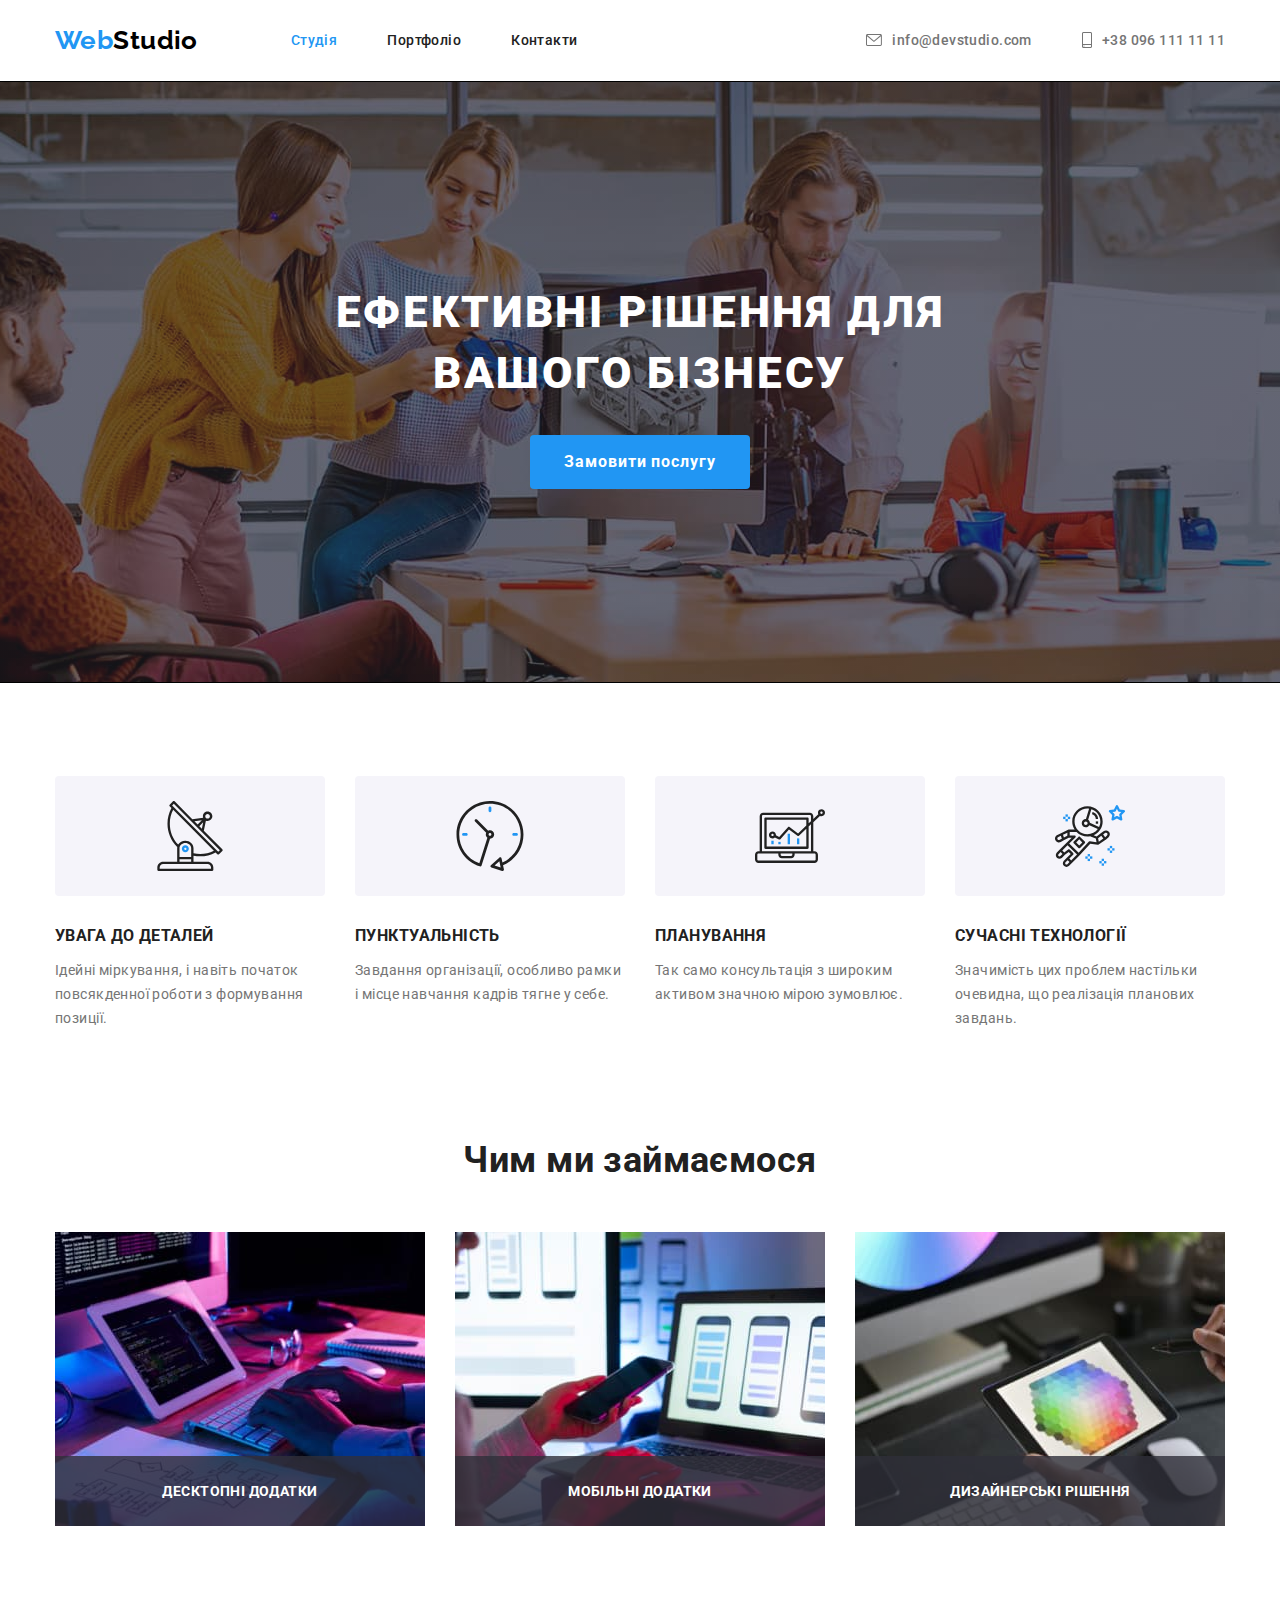
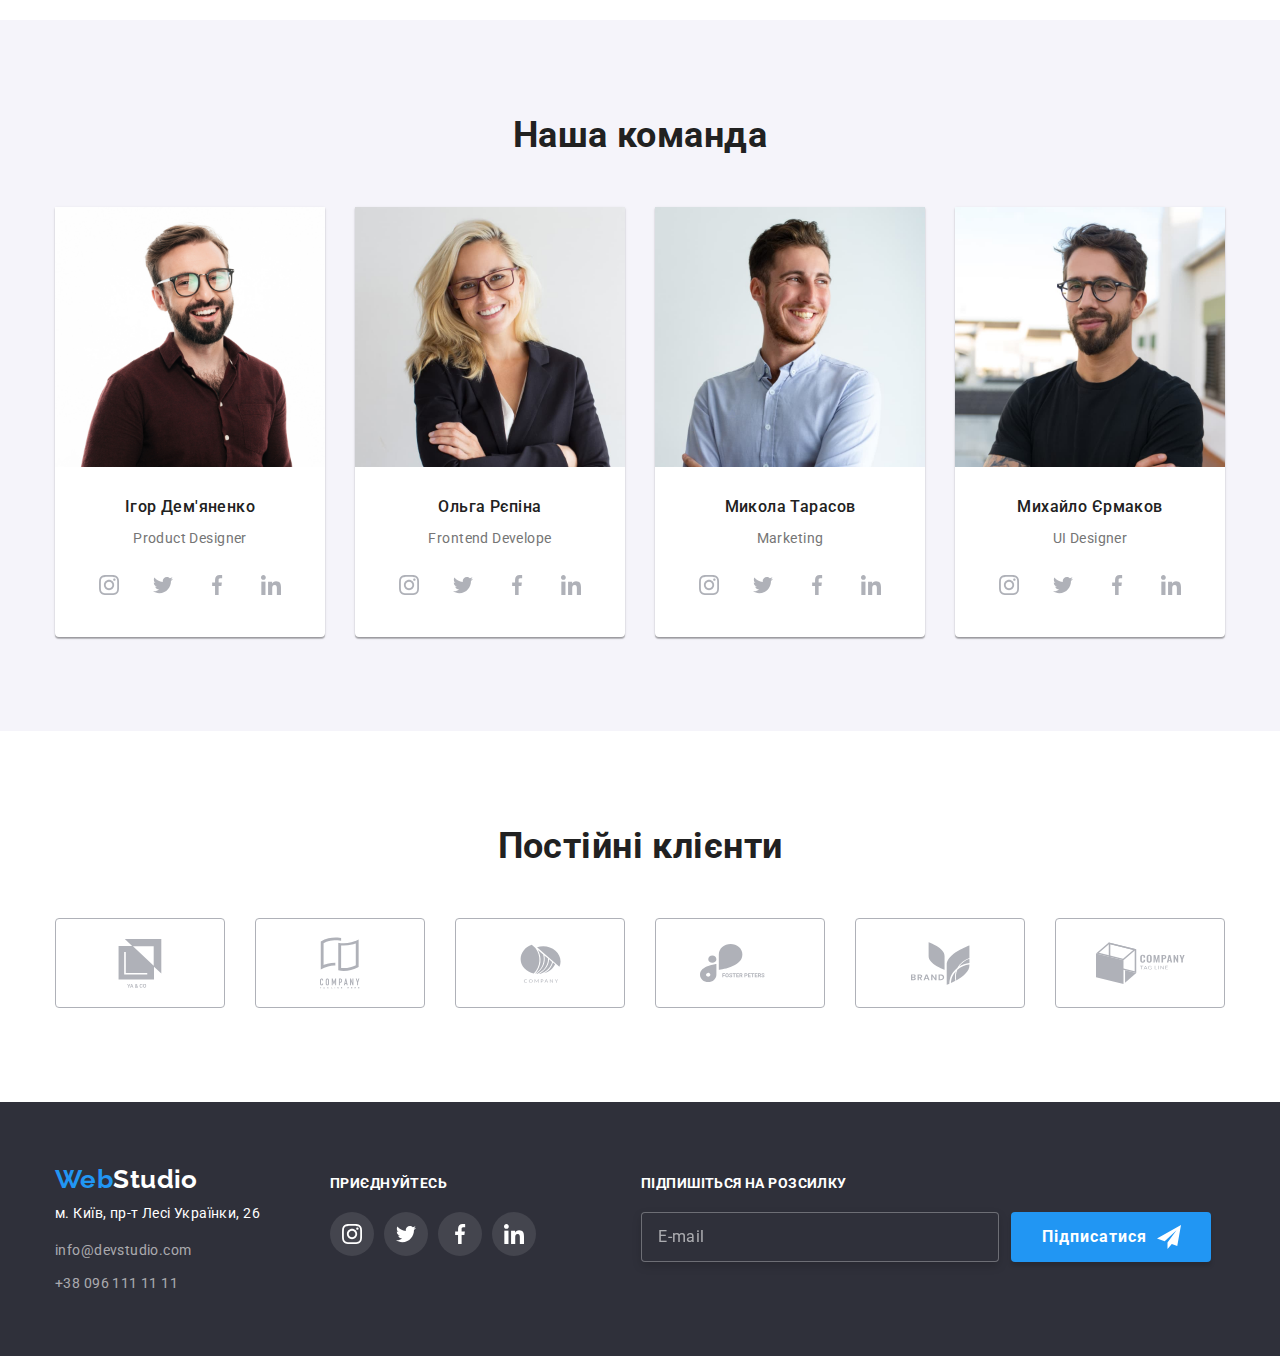
==== commit 9bb1c208: "bem" ====
--- a/index.html
+++ b/index.html
@@ -17,25 +17,25 @@
           
 <!-- Навігація -->
                 <nav class="menu">
-                    <a href="./index.html" class="logo link"><span class="logo-blue link-logo">Web</span><span
-                        class="logo-black">Studio</span></a> 
+                    <a href="./index.html" class="menu__logo link"><span class="menu__logo-web link-logo">Web</span><span
+                        class="menu__logo-studio link-logo">Studio</span></a> 
                 <ul class="list list-flex">
-                    <li class="item"><a href="./index.html" class="link link-current current link-nav">Студія</a></li>
-                    <li class="item"> <a href="./portfolio.html" class="menu-nav link link-nav">Портфоліо</a></li>
-                    <li class="item"> <a href="./" class="menu-nav link link-nav">Контакти</a></li>
+                    <li><a href="./index.html" class="link current link-nav">Студія</a></li>
+                    <li><a href="./portfolio.html" class="menu__nav link link-nav">Портфоліо</a></li>
+                    <li><a href="./" class="menu__nav link link-nav">Контакти</a></li>
 <!-- Контакти  -->
                 </ul>
                 </nav>
-            <ul class="list  list-flex">
-                <li>
-                    <a href="mailto:info@devstudio.com" class="menu-contact link link-nav">
-                        <svg class="menu-icons" width="16" height="12">
+            <ul class=" list list-flex">
+                <li>
+                    <a href="mailto:info@devstudio.com" class="menu__contact link link-nav">
+                        <svg class="menu__icons" width="16" height="12">
                   <use href="./images/icons.svg.svg#icon-envelope"></use>
                 </svg>info@devstudio.com</a>
                 </li>
                 <li>
-                 <a href="tel:+380961111111" class="menu-contact link link-nav">
-                <svg class="menu-icons" width="10" height="16">
+                 <a href="tel:+380961111111" class="menu__contact link link-nav">
+                <svg class="menu__icons" width="10" height="16">
                   <use href="./images/icons.svg.svg#icon-smartphone"></use>
                 </svg> +38 096 111 11 11</a>
                 </li>
@@ -44,57 +44,57 @@
     </header>        
 <!-- Герой -->
     <main>
-        <section class="hero">
+        <section class="main-page">
             <div class="container">
-                <div class="hero-container">
-                    <h1 class="hero-title">Ефективні рішення для вашого бізнесу</h1>
-                    <button type="button" class="hero-button hero-btn" data-modal-open>Замовити послугу</button>
+                <div class="hero-container main-page__container">
+                    <h1 class="hero__title">Ефективні рішення для вашого бізнесу</h1>
+                    <button type="button" class="hero__button hero-btn" data-modal-open>Замовити послугу</button>
                 </div>
             </div>
         </section>
+<!-- Особливості -->
         <section class="section section-features">
-<!-- Особливості -->
-            <div class="container">
-                <h2 class="section-title visually-hidden" > Особливості </h2>
-            <ul class="list features-list">
-                <li>
-                    <div class="features-icon">
+          <div class="container " >
+                <h2 class="features container__features visually-hidden" > Особливості </h2>
+            <ul class="list features__list">
+                <li>
+                    <div class="features__icon">
                 <svg width="70" height="70">
                   <use href="./images/icons.svg.svg#icon-antenna-1-2"></use>
                 </svg>
               </div>
-                    <h3 class="section-title list-title">УВАГА ДО ДЕТАЛЕЙ</h3>
-                    <p class="list-text">Ідейні міркування, і навіть початок повсякденної роботи з формування позиції. </p>
+                    <h3 class="features__title  ">УВАГА ДО ДЕТАЛЕЙ</h3>
+                    <p class="features__text">Ідейні міркування, і навіть початок повсякденної роботи з формування позиції. </p>
                 </li>
                 
                 <li>
-                    <div class="features-icon">
+                    <div class="features__icon">
                 <svg width="70" height="70">
                   <use href="./images/icons.svg.svg#icon-clock-1"></use>
                 </svg>
               </div>
-                    <h3 class="section-title list-title">ПУНКТУАЛЬНІСТЬ</h3>
-                    <p class="list-text">Завдання організації, особливо рамки і місце навчання кадрів тягне у себе.</p>
+                    <h3 class="features__title ">ПУНКТУАЛЬНІСТЬ</h3>
+                    <p class="features__text">Завдання організації, особливо рамки і місце навчання кадрів тягне у себе.</p>
                 </li>
                 
                 <li>
-                    <div class="features-icon">
+                    <div class="features__icon">
                 <svg width="70" height="70">
                   <use href="./images/icons.svg.svg#icon-diagram-1"></use>
                 </svg>
               </div>
-                    <h3 class="section-title list-title">ПЛАНУВАННЯ</h3>
-                    <p class="list-text">Так само консультація з широким активом значною мірою зумовлює.</p>
+                    <h3 class="features__title ">ПЛАНУВАННЯ</h3>
+                    <p class="features__text ">Так само консультація з широким активом значною мірою зумовлює.</p>
                 </li>
                 
                 <li>
-                    <div class="features-icon">
+                    <div class="features__icon">
                 <svg width="70" height="70">
                   <use href="./images/icons.svg.svg#icon-astronaut-1"></use>
                 </svg>
               </div>
-                    <h3 class="section-title list-title">СУЧАСНІ ТЕХНОЛОГІЇ</h3>
-                    <p class="list-text">Значимість цих проблем настільки очевидна, що реалізація планових завдань.</p>
+                    <h3 class="features__title ">СУЧАСНІ ТЕХНОЛОГІЇ</h3>
+                    <p class="features__text">Значимість цих проблем настільки очевидна, що реалізація планових завдань.</p>
                 </li>
             </ul>
         </div>
--- a/css/main.min.css
+++ b/css/main.min.css
@@ -1 +1 @@
-:root{--primary-text-color: #212121;--nav-contact-color: #757575;--title-text-color: #000000;--accent-color: #2196f3;--title-color: #ffffff;--background-accent-color: #2f303a;--team-background-color: #f5f4fa;--footer-email-tel: rgba(255, 255, 255, 0.6);--footer-social-link: rgba(255, 255, 255, 0.1);--header-border: #ececec;--portfolio-border: #eeeeee;--hero-gradient: rgba(47, 48, 58, 0.4);--team-social-icon: #afb1b8;--cubic: cubic-bezier(0.4, 0, 0.2, 1);--hero-btn: #188ce8}.visually-hidden{position:absolute;clip:rect(1px 1px 1px 1px);clip:rect(1px, 1px, 1px, 1px);padding:0;border:0;height:1px;width:1px;overflow:hidden}body{font-family:"Roboto",sans-serif;font-weight:400;font-size:14px;line-height:1.2;letter-spacing:.03em;background-color:var(--title-color);color:var(--nav-contact-color)}button{cursor:pointer}address{font-style:normal}address h3,address p,address ul{margin:0px;padding:0px}header{border-bottom:1px solid var(--header-border)}img{display:block}.wrapper{display:flex;justify-content:space-between;align-items:center;text-align:left}.list{list-style:none;margin:0;padding:0}.link{text-decoration:none;display:block;transition:color 250ms var(--cubic)}.container{width:1200px;padding-left:15px;padding-right:15px;text-align:center;margin-right:auto;margin-left:auto}.section-title{font-weight:700;color:var(--primary-text-color)}.logo{font-family:"Raleway",san-serif;font-weight:700;font-size:26px;margin-right:93px}.logo-blue{color:var(--accent-color)}.logo-black{color:var(--title-text-color)}.menu{font-weight:500;display:flex;align-items:center}.menu-nav{color:var(--primary-text-color)}.menu-contact{color:var(--nav-contact-color);font-weight:500}.current{color:var(--accent-color)}.menu-nav:hover,.menu-nav:focus{color:var(--accent-color)}.menu-contact:hover,.menu-contact:focus{color:var(--accent-color)}.list-flex{display:flex}.list-flex>li:not(:last-child){margin-right:50px}.link-nav{display:flex;align-items:center;padding-top:32px;padding-bottom:32px}.current,.menu-nav{position:relative}.link-current::before{position:absolute;content:"";bottom:-1px;left:0;display:block;width:100%;height:4px;border-radius:2px;background-color:var(--accent-color);transition:opacity 250ms var(--cubic),background-color 250ms var(--cubic)}.item .link-nav{position:relative}.link-nav::after{position:absolute;content:"";bottom:-1px;left:0;display:block;width:100%;height:4px;border-radius:2px;background-color:var(--accent-color);opacity:0;transition:opacity 250ms cubic-bezier(0.4, 0, 0.2, 1),background-color 250ms cubic-bezier(0.4, 0, 0.2, 1)}.link-nav:hover::after,.link-nav:focus::after{transform:scale(1);opacity:1}.link-logo{padding:24px 0px}.menu-icons{fill:currentColor;color:inherit;margin-right:10px}.hero-button{font-family:inherit;font-weight:700;font-size:16px;line-height:1.9;background-color:var(--accent-color);color:var(--title-color);border-radius:4px;border-color:rgba(0,0,0,0);transition:background-color 250ms var(--cubic),color 250ms var(--cubic)}.hero-button:hover,.hero-button:focus{background-color:var(--hero-btn)}.hero-btn{padding:10px 32px;min-width:200px}.hero{text-align:center;padding-top:200px;padding-bottom:200px;margin-left:auto;margin-right:auto;height:600px;max-width:1600px;background-image:linear-gradient(to right, rgba(47, 48, 58, 0.4), rgba(47, 48, 58, 0.4)),url(../images/hero.jpg);background-repeat:no-repeat;background-position:center;background-size:cover;outline:1px solid var(--title-text-color);background-color:var(--background-accent-color)}.hero-container{max-width:696px;margin-left:auto;margin-right:auto}.hero-title,.hero-button{letter-spacing:.06em;color:var(--title-color)}.hero-title{font-weight:900;font-size:44px;line-height:1.4;text-transform:uppercase;margin-top:0;margin-bottom:30px;padding:0}.list-title{text-transform:uppercase;margin-bottom:10px}.list-text{line-height:1.7}.section-features{padding-top:94px;padding-bottom:94px}.features-list{display:flex;text-align:left}.features-list>li{width:calc((100% - 90px)/4)}.features-list>li:not(:last-child){margin-right:30px}.features-icon{display:flex;align-items:center;justify-content:center;width:100%;height:120px;background-color:var(--team-background-color);border-radius:4px;margin-bottom:30px}.title-size{font-size:36px;margin:0 0 50px 0}.section-works{padding-bottom:94px}.list-works{display:flex}.list-works>li:not(:last-child){margin-right:30px}.list-foto{display:block}.list-img-wrapper{position:relative}.list-txt-wrapper{position:absolute;bottom:0;left:0;display:flex;justify-content:center;align-items:center;width:100%;height:70px;font-weight:700;font-size:14px;line-height:1.143;letter-spacing:.03em;text-transform:uppercase;background-color:rgba(47,48,58,.8);color:var(--title-color)}.list-title{margin:0}.team{padding-top:94px;padding-bottom:94px;background-color:var(--team-background-color)}.team-name{font-size:16px;font-weight:500;color:var(--primary-text-color);margin-top:0;margin-bottom:10px}.team-profession{font-size:16px;margin-top:0;margin-bottom:0px}.team-list{display:flex}.team-items{box-shadow:0 1px 3px rgba(0,0,0,.12),0 1px 1px rgba(0,0,0,.14),0 2px 1px rgba(0,0,0,.2);border-radius:0 0 4px 4px;background-color:var(--title-color)}.team-items:not(:last-child){margin-right:30px}.team-foto{display:block}.cards{margin-top:30px;margin-bottom:30px}.social-list{display:flex;justify-content:center;color:var(--team-social-icon);margin-top:16px}.social-link:hover,.social-link:focus{background-color:var(--accent-color);color:var(--title-color)}.social-item{width:44px;height:44px}.social-item:not(:last-child){margin-right:10px}.social-link{fill:currentColor;color:inherit}.social-link{display:flex;align-items:center;justify-content:center;border-radius:50%;width:100%;height:100%;fill:currentColor;color:inherit;transition:background-color 250ms var(--cubic)}.social-icon{width:20px;height:20px;transition:fill var(--team-social-icon)}.footer .social-link{transition:background-color 250ms var(--cubic),fill 250ms var(--cubic),color 250ms var(--cubic)}.footer .social-link:hover,.footer .social-link:focus{background-color:var(--accent-color);color:var(--title-color)}.customers{padding-top:94px;padding-bottom:94px}.customers-list{display:flex;color:var(--team-social-icon)}.customers-item{display:flex;justify-content:center;align-items:center;width:170px;height:90px}.customers-item:not(:last-child){margin-right:30px}.customers-link{display:flex;align-items:center;justify-content:center;color:inherit;width:100%;height:100%;border:1px solid var(--team-social-icon);border-radius:4px;transition:color 250ms var(--cubic),border 250ms var(--cubic)}.customers-link:hover,.customers-link:focus{color:var(--accent-color);border-color:var(--accent-color);outline:none}.client-icon{fill:currentColor;transition:fill var(--team-social-icon)}.footer{padding-top:60px;padding-bottom:60px;background-color:var(--background-accent-color)}.footer-wrapper{margin-right:70px;text-align:left}.footer-container{display:flex;align-items:baseline;position:relative}.footer .logo{display:inline-block;margin-right:0px;margin-bottom:20px}.footer .logo-white{color:var(--title-color);margin-bottom:9px}.footer-address{color:var(--title-color)}.footer-contacts{line-height:1.7;color:var(--footer-email-tel);transition:color 250ms var(--cubic)}.footer-list{display:inline-block;margin-bottom:9px;transition:color 250ms var(--cubic)}.footer-list:hover .footer-address,.footer-list:focus .footer-address{color:var(--accent-color)}.footer-contacts:hover,.footer-contacts:focus{color:var(--accent-color)}.footer-title{margin-top:0;margin-bottom:20px;font-weight:700;font-size:14px;line-height:1.14;letter-spacing:.03em;text-transform:uppercase;text-align:start;color:var(--title-color)}.footer-social{width:206px}.social-list-item{color:var(--title-color);background-color:var(--footer-social-link);transition:color 250ms var(--cubic),background-color 250ms var(--cubic)}.subscribe-newsletter{text-align:left;position:absolute;right:0;top:0}.subscribe-text{margin-bottom:20px;font-size:14px;font-weight:700;line-height:1.14;letter-spacing:.03em;text-transform:uppercase;color:var(--title-color)}.subscribe-input{width:358px;padding:15px 16px;border:1px solid rgba(255,255,255,.3);box-sizing:border-box;filter:drop-shadow(0px 4px 4px rgba(0, 0, 0, 0.15));border-radius:4px;background:var(--background-accent-color);margin-right:12px;outline:none;color:var(--footer-email-tel)}.subscribe-input::placeholder{font-weight:400;font-size:16px;line-height:1.25;letter-spacing:.03em;color:rgba(255,255,255,.6)}.subscribe-form{display:flex}.subscribe-button{display:flex;align-items:center;justify-content:center;min-width:200px;height:50px;padding:10px 28px 10px 29px;background:var(--accent-color);box-shadow:0px 4px 4px rgba(0,0,0,.15);border-radius:4px;border-style:none;cursor:pointer;outline:rgba(0,0,0,0);font-family:inherit;font-weight:700;font-size:16px;line-height:1.87;letter-spacing:.06em;color:var(--title-color);transition:background 250ms var(--cubic)}.subscribe-button:hover,.subscribe-button:focus{background:var(--hero-btn)}.subscribe-button::after{display:inline-block;content:"";margin-left:10px;width:24px;height:24px;background-image:url(../images/send.svg);background-repeat:no-repeat;background-position:center;background-size:cover}.backdrop{position:fixed;top:0;left:0;width:100%;height:100%;background:rgba(0,0,0,.2);transition-property:opacity;transition-duration:250ms;transition-timing-function:var(--cubic)}.backdrop.is-hidden{opacity:0;pointer-events:none}.modal{padding:40px;position:absolute;top:50%;left:50%;transform:translate(-50%, -50%);min-width:528px;min-height:581px;background:var(--title-color);box-shadow:0px 1px 3px rgba(0,0,0,.12),0px 1px 1px rgba(0,0,0,.14),0px 2px 1px rgba(0,0,0,.2);border-radius:4px}.close-button{position:absolute;top:8px;right:8px;display:flex;align-items:center;justify-content:center;width:30px;height:30px;padding:0;background:var(--title-color);border-radius:50%;border:1px solid rgba(0,0,0,.1);cursor:pointer;color:var(--title-text-color)}.close-button:focus{outline:none}.close-sign{fill:currentColor;transition-duration:250ms;transition-timing-function:var(--cubic)}.close-button:focus .close-sign,.close-button:hover .close-sign{color:var(--accent-color)}textarea{resize:none}.form-name{font-size:20px;font-weight:700;line-height:1.15;text-align:center;color:var(--primary-text-color);margin-top:0;margin-bottom:12px}.form-element{display:block;margin-bottom:4px;font-weight:400;font-size:12px;line-height:1.17;letter-spacing:.01em;color:var(--nav-contact-color)}.form-comment{margin-bottom:20px}.form-icon{position:absolute;left:12px;bottom:11px;fill:var(--primary-text-color);transition-duration:250ms;transition-timing-function:var(--cubic)}.field{margin-bottom:10px}.field-holder{position:relative;cursor:pointer}.field .input{padding-left:42px}.field:focus-within .form-icon{fill:var(--accent-color)}.field:hover .form-icon{fill:var(--accent-color)}.checkbox{margin-bottom:30px}.input{height:40px;width:100%;border-radius:4px;border:1px solid rgba(33,33,33,.2);box-sizing:border-box;cursor:pointer;transition-duration:250ms;transition-timing-function:var(--cubic)}.input:focus,.input:hover{outline:none;border-color:var(--accent-color);fill:var(--accent-color)}.form-comment .input{height:120px;padding:12px 16px}.form-comment .input::placeholder{font-weight:400;font-size:14px;line-height:1.14;letter-spacing:.01em;color:rgba(117,117,117,.5)}.checkbox{display:flex;align-items:center;justify-content:center}.checkbox-text{display:inline-block;font-weight:400;font-size:14px;line-height:1.71;color:var(--nav-contact-color)}.checkbox-accent{text-decoration-line:underline;text-decoration-skip-ink:none;color:var(--accent-color)}.old-checkbox+.label{display:inline-flex;align-items:center}.old-checkbox+.label::before{content:" ";display:inline-block;width:16px;height:15px;cursor:pointer;border:2px solid var(--title-text-color);border-radius:2px;margin-right:7px;transition-duration:250ms;transition-timing-function:var(--cubic)}.old-checkbox:checked+.label::before{background-color:var(--accent-color);border-color:var(--accent-color);background-image:url(../images/checked.svg);background-size:contain;background-origin:border-box}.old-checkbox:hover+.label::before,.old-checkbox:focus+.label::before{border-color:var(--accent-color)}.submit-button{display:block;margin:0 auto;padding:10px 55px 10px 56px;min-width:200px;border-radius:4px;border-style:none;background:var(--accent-color);box-shadow:0px 4px 4px rgba(0,0,0,.15);font-family:inherit;font-weight:700;font-size:16px;line-height:1.88;letter-spacing:.06em;color:var(--title-color);cursor:pointer;outline:rgba(0,0,0,0);transition-duration:250ms;transition-timing-function:var(--cubic)}.submit-button:hover,.submit-button:focus{background:var(--hero-btn)}.buttons{padding:6px 22px;font-family:inherit;font-weight:500;font-size:16px;line-height:1.6;letter-spacing:inherit;color:var(--primary-text-color);background-color:var(--team-background-color);transition:color 250ms var(--cubic),background-color 250ms var(--cubic),box-shadow 250ms var(--cubic)}.buttons:focus,.buttons:hover{box-shadow:0px 3px 1px rgba(0,0,0,.1),0px 1px 2px rgba(0,0,0,.08),0px 2px 2px rgba(0,0,0,.12);color:var(--title-color);background-color:var(--accent-color);transition:250ms var(--cubic)}.portfolio-title{font-size:18px;line-height:2;letter-spacing:.06em;margin-bottom:4px;margin-top:0}.portfolio-text{font-size:16px;line-height:1.9;color:var(--nav-contact-color);margin-top:0;margin-bottom:0}.portfolio-items{display:flex;flex-wrap:wrap}.portfolio-element{margin-right:30px;margin-bottom:30px;width:calc((100% - 60px)/3);outline:1px solid var(--portfolio-border);position:relative}.portfolio-element>.link:hover,.portfolio-element>.link:focus{box-shadow:0px 1px 1px rgba(0,0,0,.12),0px 4px 4px rgba(0,0,0,.06),1px 4px 6px rgba(0,0,0,.16)}.portfolio-element:nth-child(3n){margin-right:0}.portfolio-cards{text-align:left;padding:20px 24px;border-left:1px solid var(--portfolio-border);border-right:1px solid var(--portfolio-border)}.navigation-projects{padding-top:94px;padding-bottom:94px}.projects-filter{display:flex;justify-content:center;margin-bottom:34px}.projects-list:not(:last-child){margin-right:8px}.projects-list:not(:last-child):hover,.projects-list:not(:last-child):focus{box-shadow:0px 1px 1px rgba(0,0,0,.12),0px 4px 4px rgba(0,0,0,.06),1px 4px 6px rgba(0,0,0,.16)}.portfolio-element>.link,.portfolio-element img{display:block}.cards-position{position:relative;overflow:hidden}.overlay{content:"";position:absolute;bottom:0;left:0;width:100%;height:100%;margin:0;background:rgba(33,150,243,.9);padding:50px 24px;transform:translateY(101%);transition:transform 250ms var(--cubic)}.overlay>p{font-weight:400;font-size:18px;line-height:1.56;color:var(--title-color);text-align:left;transition:transform 250ms var(--cubic)}.portfolio-element:hover .overlay,.portfolio-element:focus-within .overlay{transform:translateY(0)}/*# sourceMappingURL=main.min.css.map */+:root{--primary-text-color: #212121;--nav-contact-color: #757575;--title-text-color: #000000;--accent-color: #2196f3;--title-color: #ffffff;--background-accent-color: #2f303a;--team-background-color: #f5f4fa;--footer-email-tel: rgba(255, 255, 255, 0.6);--footer-social-link: rgba(255, 255, 255, 0.1);--header-border: #ececec;--portfolio-border: #eeeeee;--hero-gradient: rgba(47, 48, 58, 0.4);--team-social-icon: #afb1b8;--cubic: cubic-bezier(0.4, 0, 0.2, 1);--hero-btn: #188ce8}.visually-hidden{position:absolute;clip:rect(1px 1px 1px 1px);clip:rect(1px, 1px, 1px, 1px);padding:0;border:0;height:1px;width:1px;overflow:hidden}body{font-family:"Roboto",sans-serif;font-weight:400;font-size:14px;line-height:1.2;letter-spacing:.03em;background-color:var(--title-color);color:var(--nav-contact-color)}button{cursor:pointer}address{font-style:normal}address h3,address p,address ul{margin:0px;padding:0px}header{border-bottom:1px solid var(--header-border)}img{display:block}.wrapper{display:flex;justify-content:space-between;align-items:center;text-align:left}.list{list-style:none;margin:0;padding:0}.link{text-decoration:none;display:block;transition:color 250ms var(--cubic)}.container{width:1200px;padding-left:15px;padding-right:15px;text-align:center;margin-right:auto;margin-left:auto}.section-title{font-weight:700;color:var(--primary-text-color)}.features__title{font-weight:700;color:var(--primary-text-color)}.logo{font-family:"Raleway",san-serif;font-weight:700;font-size:26px;margin-right:93px}.menu__logo{font-family:"Raleway",san-serif;font-weight:700;font-size:26px;margin-right:93px}.menu__logo-web{color:var(--accent-color)}.menu__logo-studio{color:var(--title-text-color)}.logo-blue{color:var(--accent-color)}.logo-black{color:var(--title-text-color)}.menu{font-weight:500;display:flex;align-items:center}.menu__nav{color:var(--primary-text-color)}.menu__contact{color:var(--nav-contact-color);font-weight:500}.current{color:var(--accent-color)}.menu__nav:hover,.menu__nav:focus{color:var(--accent-color)}.menu__contact:hover,.menu__contact:focus{color:var(--accent-color)}.list-flex{display:flex}.list-flex>li:not(:last-child){margin-right:50px}.link-nav{display:flex;align-items:center;padding-top:32px;padding-bottom:32px}.current{position:relative}.link-current::before{position:absolute;content:"";bottom:-1px;left:0;display:block;width:100%;height:4px;border-radius:2px;background-color:var(--accent-color);transition:opacity 250ms var(--cubic),background-color 250ms var(--cubic)}.item .link-nav{position:relative}.link-nav::after{position:absolute;content:"";bottom:-1px;left:0;display:block;width:100%;height:4px;border-radius:2px;background-color:var(--accent-color);opacity:0;transition:opacity 250ms cubic-bezier(0.4, 0, 0.2, 1),background-color 250ms cubic-bezier(0.4, 0, 0.2, 1)}.link-nav:hover::after,.link-nav:focus::after{transform:scale(1);opacity:1}.link-logo{padding:24px 0px}.menu__icons{fill:currentColor;color:inherit;margin-right:10px}.hero-button{font-family:inherit;font-weight:700;font-size:16px;line-height:1.9;background-color:var(--accent-color);color:var(--title-color);border-radius:4px;border-color:rgba(0,0,0,0);transition:background-color 250ms var(--cubic),color 250ms var(--cubic)}.hero__button{font-family:inherit;font-weight:700;font-size:16px;line-height:1.9;background-color:var(--accent-color);color:var(--title-color);border-radius:4px;border-color:rgba(0,0,0,0);transition:background-color 250ms var(--cubic),color 250ms var(--cubic)}.hero__button:hover,.hero__button:focus{background-color:var(--hero-btn)}.hero-btn{padding:10px 32px;min-width:200px}.main-page{text-align:center;padding-top:200px;padding-bottom:200px;margin-left:auto;margin-right:auto;height:600px;max-width:1600px;background-image:linear-gradient(to right, rgba(47, 48, 58, 0.4), rgba(47, 48, 58, 0.4)),url(../images/hero.jpg);background-repeat:no-repeat;background-position:center;background-size:cover;outline:1px solid var(--title-text-color);background-color:var(--background-accent-color)}.hero-container{max-width:696px;margin-left:auto;margin-right:auto}.hero__title{font-weight:900;font-size:44px;line-height:1.4;text-transform:uppercase;margin-top:0;margin-bottom:30px;padding:0}.hero__title{letter-spacing:.06em;color:var(--title-color)}.hero__button{letter-spacing:.06em;color:var(--title-color)}.features__title{text-transform:uppercase;margin-bottom:10px}.features__text{line-height:1.7}.section-features{padding-top:94px;padding-bottom:94px}.features__list>li{width:calc((100% - 90px)/4)}.features__list>li:not(:last-child){margin-right:30px}.features__list{display:flex;text-align:left}.features__icon{display:flex;align-items:center;justify-content:center;width:100%;height:120px;background-color:var(--team-background-color);border-radius:4px;margin-bottom:30px}.title-size{font-size:36px;margin:0 0 50px 0}.section-works{padding-bottom:94px}.list-works{display:flex}.list-works>li:not(:last-child){margin-right:30px}.list-foto{display:block}.list-img-wrapper{position:relative}.list-txt-wrapper{position:absolute;bottom:0;left:0;display:flex;justify-content:center;align-items:center;width:100%;height:70px;font-weight:700;font-size:14px;line-height:1.143;letter-spacing:.03em;text-transform:uppercase;background-color:rgba(47,48,58,.8);color:var(--title-color)}.list-title{margin:0}.team{padding-top:94px;padding-bottom:94px;background-color:var(--team-background-color)}.team-name{font-size:16px;font-weight:500;color:var(--primary-text-color);margin-top:0;margin-bottom:10px}.team-profession{font-size:16px;margin-top:0;margin-bottom:0px}.team-list{display:flex}.team-items{box-shadow:0 1px 3px rgba(0,0,0,.12),0 1px 1px rgba(0,0,0,.14),0 2px 1px rgba(0,0,0,.2);border-radius:0 0 4px 4px;background-color:var(--title-color)}.team-items:not(:last-child){margin-right:30px}.team-foto{display:block}.cards{margin-top:30px;margin-bottom:30px}.social-list{display:flex;justify-content:center;color:var(--team-social-icon);margin-top:16px}.social-link:hover,.social-link:focus{background-color:var(--accent-color);color:var(--title-color)}.social-item{width:44px;height:44px}.social-item:not(:last-child){margin-right:10px}.social-link{fill:currentColor;color:inherit}.social-link{display:flex;align-items:center;justify-content:center;border-radius:50%;width:100%;height:100%;fill:currentColor;color:inherit;transition:background-color 250ms var(--cubic)}.social-icon{width:20px;height:20px;transition:fill var(--team-social-icon)}.footer .social-link{transition:background-color 250ms var(--cubic),fill 250ms var(--cubic),color 250ms var(--cubic)}.footer .social-link:hover,.footer .social-link:focus{background-color:var(--accent-color);color:var(--title-color)}.customers{padding-top:94px;padding-bottom:94px}.customers-list{display:flex;color:var(--team-social-icon)}.customers-item{display:flex;justify-content:center;align-items:center;width:170px;height:90px}.customers-item:not(:last-child){margin-right:30px}.customers-link{display:flex;align-items:center;justify-content:center;color:inherit;width:100%;height:100%;border:1px solid var(--team-social-icon);border-radius:4px;transition:color 250ms var(--cubic),border 250ms var(--cubic)}.customers-link:hover,.customers-link:focus{color:var(--accent-color);border-color:var(--accent-color);outline:none}.client-icon{fill:currentColor;transition:fill var(--team-social-icon)}.footer{padding-top:60px;padding-bottom:60px;background-color:var(--background-accent-color)}.footer-wrapper{margin-right:70px;text-align:left}.footer-container{display:flex;align-items:baseline;position:relative}.footer .logo{display:inline-block;margin-right:0px;margin-bottom:20px}.footer .logo-white{color:var(--title-color);margin-bottom:9px}.footer-address{color:var(--title-color)}.footer-contacts{line-height:1.7;color:var(--footer-email-tel);transition:color 250ms var(--cubic)}.footer-list{display:inline-block;margin-bottom:9px;transition:color 250ms var(--cubic)}.footer-list:hover .footer-address,.footer-list:focus .footer-address{color:var(--accent-color)}.footer-contacts:hover,.footer-contacts:focus{color:var(--accent-color)}.footer-title{margin-top:0;margin-bottom:20px;font-weight:700;font-size:14px;line-height:1.14;letter-spacing:.03em;text-transform:uppercase;text-align:start;color:var(--title-color)}.footer-social{width:206px}.social-list-item{color:var(--title-color);background-color:var(--footer-social-link);transition:color 250ms var(--cubic),background-color 250ms var(--cubic)}.subscribe-newsletter{text-align:left;margin-left:105px}.subscribe-text{margin-bottom:20px;font-size:14px;font-weight:700;line-height:1.14;letter-spacing:.03em;text-transform:uppercase;color:var(--title-color)}.subscribe-input{width:358px;padding:15px 16px;border:1px solid rgba(255,255,255,.3);box-sizing:border-box;filter:drop-shadow(0px 4px 4px rgba(0, 0, 0, 0.15));border-radius:4px;background:var(--background-accent-color);margin-right:12px;outline:none;color:var(--footer-email-tel)}.subscribe-input::placeholder{font-weight:400;font-size:16px;line-height:1.25;letter-spacing:.03em;color:rgba(255,255,255,.6)}.subscribe-form{display:flex}.subscribe-button{display:flex;align-items:center;justify-content:center;min-width:200px;height:50px;padding:10px 28px 10px 29px;background:var(--accent-color);box-shadow:0px 4px 4px rgba(0,0,0,.15);border-radius:4px;border-style:none;cursor:pointer;outline:rgba(0,0,0,0);font-family:inherit;font-weight:700;font-size:16px;line-height:1.87;letter-spacing:.06em;color:var(--title-color);transition:background 250ms var(--cubic)}.subscribe-button:hover,.subscribe-button:focus{background:var(--hero-btn)}.subscribe-button::after{display:inline-block;content:"";margin-left:10px;width:24px;height:24px;background-image:url(../images/send.svg);background-repeat:no-repeat;background-position:center;background-size:cover}.backdrop{position:fixed;top:0;left:0;width:100%;height:100%;background:rgba(0,0,0,.2);transition-property:opacity;transition-duration:250ms;transition-timing-function:var(--cubic)}.backdrop.is-hidden{opacity:0;pointer-events:none}.modal{padding:40px;position:absolute;top:50%;left:50%;transform:translate(-50%, -50%);min-width:528px;min-height:581px;background:var(--title-color);box-shadow:0px 1px 3px rgba(0,0,0,.12),0px 1px 1px rgba(0,0,0,.14),0px 2px 1px rgba(0,0,0,.2);border-radius:4px}.close-button{position:absolute;top:8px;right:8px;display:flex;align-items:center;justify-content:center;width:30px;height:30px;padding:0;background:var(--title-color);border-radius:50%;border:1px solid rgba(0,0,0,.1);cursor:pointer;color:var(--title-text-color)}.close-button:focus{outline:none}.close-sign{fill:currentColor;transition-duration:250ms;transition-timing-function:var(--cubic)}.close-button:focus .close-sign,.close-button:hover .close-sign{color:var(--accent-color)}textarea{resize:none}.form-name{font-size:20px;font-weight:700;line-height:1.15;text-align:center;color:var(--primary-text-color);margin-top:0;margin-bottom:12px}.form-element{display:block;margin-bottom:4px;font-weight:400;font-size:12px;line-height:1.17;letter-spacing:.01em;color:var(--nav-contact-color)}.form-comment{margin-bottom:20px}.form-icon{position:absolute;left:12px;bottom:11px;fill:var(--primary-text-color);transition-duration:250ms;transition-timing-function:var(--cubic)}.field{margin-bottom:10px}.field-holder{position:relative;cursor:pointer}.field .input{padding-left:42px}.field:focus-within .form-icon{fill:var(--accent-color)}.field:hover .form-icon{fill:var(--accent-color)}.checkbox{margin-bottom:30px}.input{height:40px;width:100%;border-radius:4px;border:1px solid rgba(33,33,33,.2);box-sizing:border-box;cursor:pointer;transition-duration:250ms;transition-timing-function:var(--cubic)}.input:focus,.input:hover{outline:none;border-color:var(--accent-color);fill:var(--accent-color)}.form-comment .input{height:120px;padding:12px 16px}.form-comment .input::placeholder{font-weight:400;font-size:14px;line-height:1.14;letter-spacing:.01em;color:rgba(117,117,117,.5)}.checkbox{display:flex;align-items:center;justify-content:center}.checkbox-text{display:inline-block;font-weight:400;font-size:14px;line-height:1.71;color:var(--nav-contact-color)}.checkbox-accent{text-decoration-line:underline;text-decoration-skip-ink:none;color:var(--accent-color)}.old-checkbox+.label{display:inline-flex;align-items:center}.old-checkbox+.label::before{content:" ";display:inline-block;width:16px;height:15px;cursor:pointer;border:2px solid var(--title-text-color);border-radius:2px;margin-right:7px;transition-duration:250ms;transition-timing-function:var(--cubic)}.old-checkbox:checked+.label::before{background-color:var(--accent-color);border-color:var(--accent-color);background-image:url(../images/checked.svg);background-size:contain;background-origin:border-box}.old-checkbox:hover+.label::before,.old-checkbox:focus+.label::before{border-color:var(--accent-color)}.submit-button{display:block;margin:0 auto;padding:10px 55px 10px 56px;min-width:200px;border-radius:4px;border-style:none;background:var(--accent-color);box-shadow:0px 4px 4px rgba(0,0,0,.15);font-family:inherit;font-weight:700;font-size:16px;line-height:1.88;letter-spacing:.06em;color:var(--title-color);cursor:pointer;outline:rgba(0,0,0,0);transition-duration:250ms;transition-timing-function:var(--cubic)}.submit-button:hover,.submit-button:focus{background:var(--hero-btn)}.projects-filter__buttons{padding:6px 22px;font-family:inherit;font-weight:500;font-size:16px;line-height:1.6;letter-spacing:inherit;color:var(--primary-text-color);background-color:var(--team-background-color);transition:color 250ms var(--cubic),background-color 250ms var(--cubic),box-shadow 250ms var(--cubic)}.projects-filter__buttons:focus,.projects-filter__buttons:hover{box-shadow:0px 3px 1px rgba(0,0,0,.1),0px 1px 2px rgba(0,0,0,.08),0px 2px 2px rgba(0,0,0,.12);color:var(--title-color);background-color:var(--accent-color);transition:250ms var(--cubic)}.portfolio-title{font-size:18px;line-height:2;letter-spacing:.06em;margin-bottom:4px;margin-top:0}.portfolio-text{font-size:16px;line-height:1.9;color:var(--nav-contact-color);margin-top:0;margin-bottom:0}.portfolio-items{display:flex;flex-wrap:wrap}.portfolio-element{margin-right:30px;margin-bottom:30px;width:calc((100% - 60px)/3);outline:1px solid var(--portfolio-border);position:relative}.portfolio-element>.link:hover,.portfolio-element>.link:focus{box-shadow:0px 1px 1px rgba(0,0,0,.12),0px 4px 4px rgba(0,0,0,.06),1px 4px 6px rgba(0,0,0,.16)}.portfolio-element:nth-child(3n){margin-right:0}.portfolio-cards{text-align:left;padding:20px 24px;border-left:1px solid var(--portfolio-border);border-right:1px solid var(--portfolio-border)}.projects-guide{padding-top:94px;padding-bottom:94px}.projects-filter{display:flex;justify-content:center;margin-bottom:34px}.projects-filter__list:not(:last-child){margin-right:8px}.projects-filter__list:not(:last-child):hover,.projects-filter__list:not(:last-child):focus{box-shadow:0px 1px 1px rgba(0,0,0,.12),0px 4px 4px rgba(0,0,0,.06),1px 4px 6px rgba(0,0,0,.16)}.portfolio-element>.link,.portfolio-element img{display:block}.cards-position{position:relative;overflow:hidden}.overlay{content:"";position:absolute;bottom:0;left:0;width:100%;height:100%;margin:0;background:rgba(33,150,243,.9);padding:50px 24px;transform:translateY(101%);transition:transform 250ms var(--cubic)}.overlay>p{font-weight:400;font-size:18px;line-height:1.56;color:var(--title-color);text-align:left;transition:transform 250ms var(--cubic)}.portfolio-element:hover .overlay,.portfolio-element:focus-within .overlay{transform:translateY(0)}/*# sourceMappingURL=main.min.css.map */